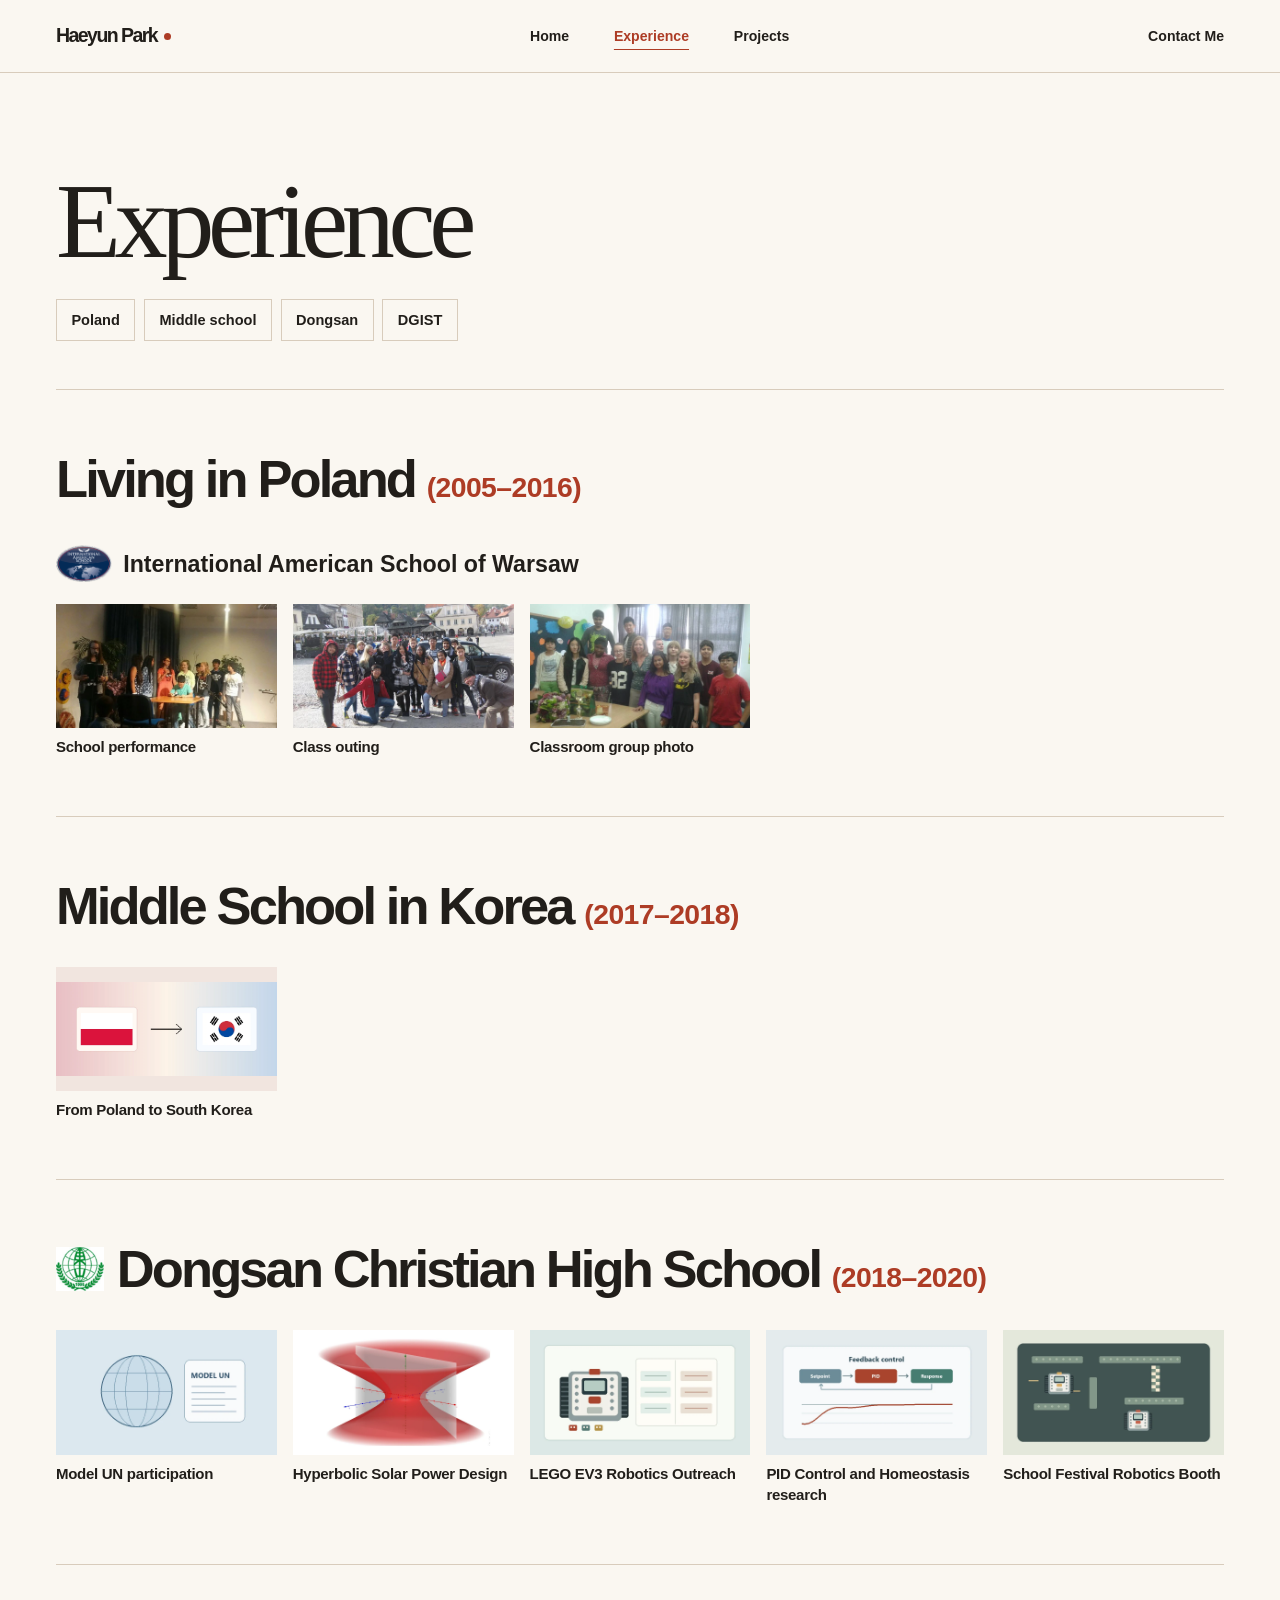
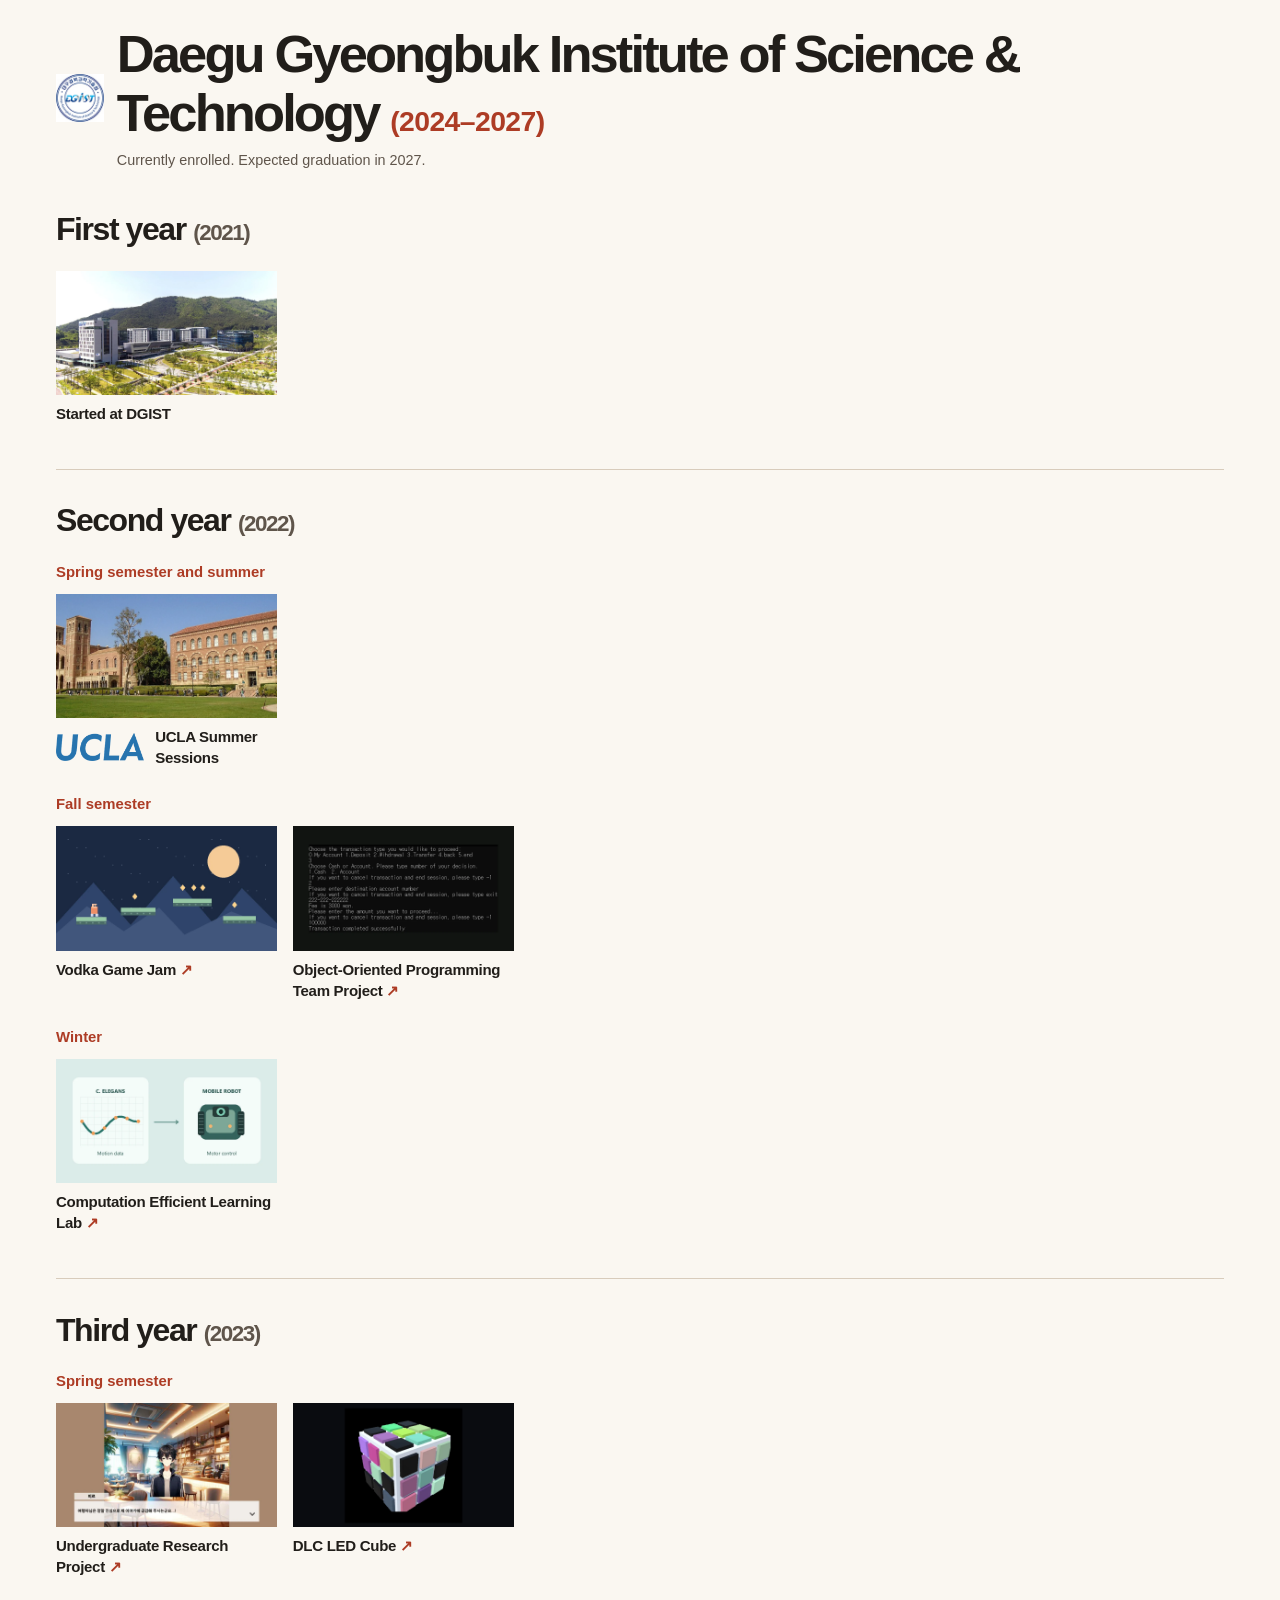
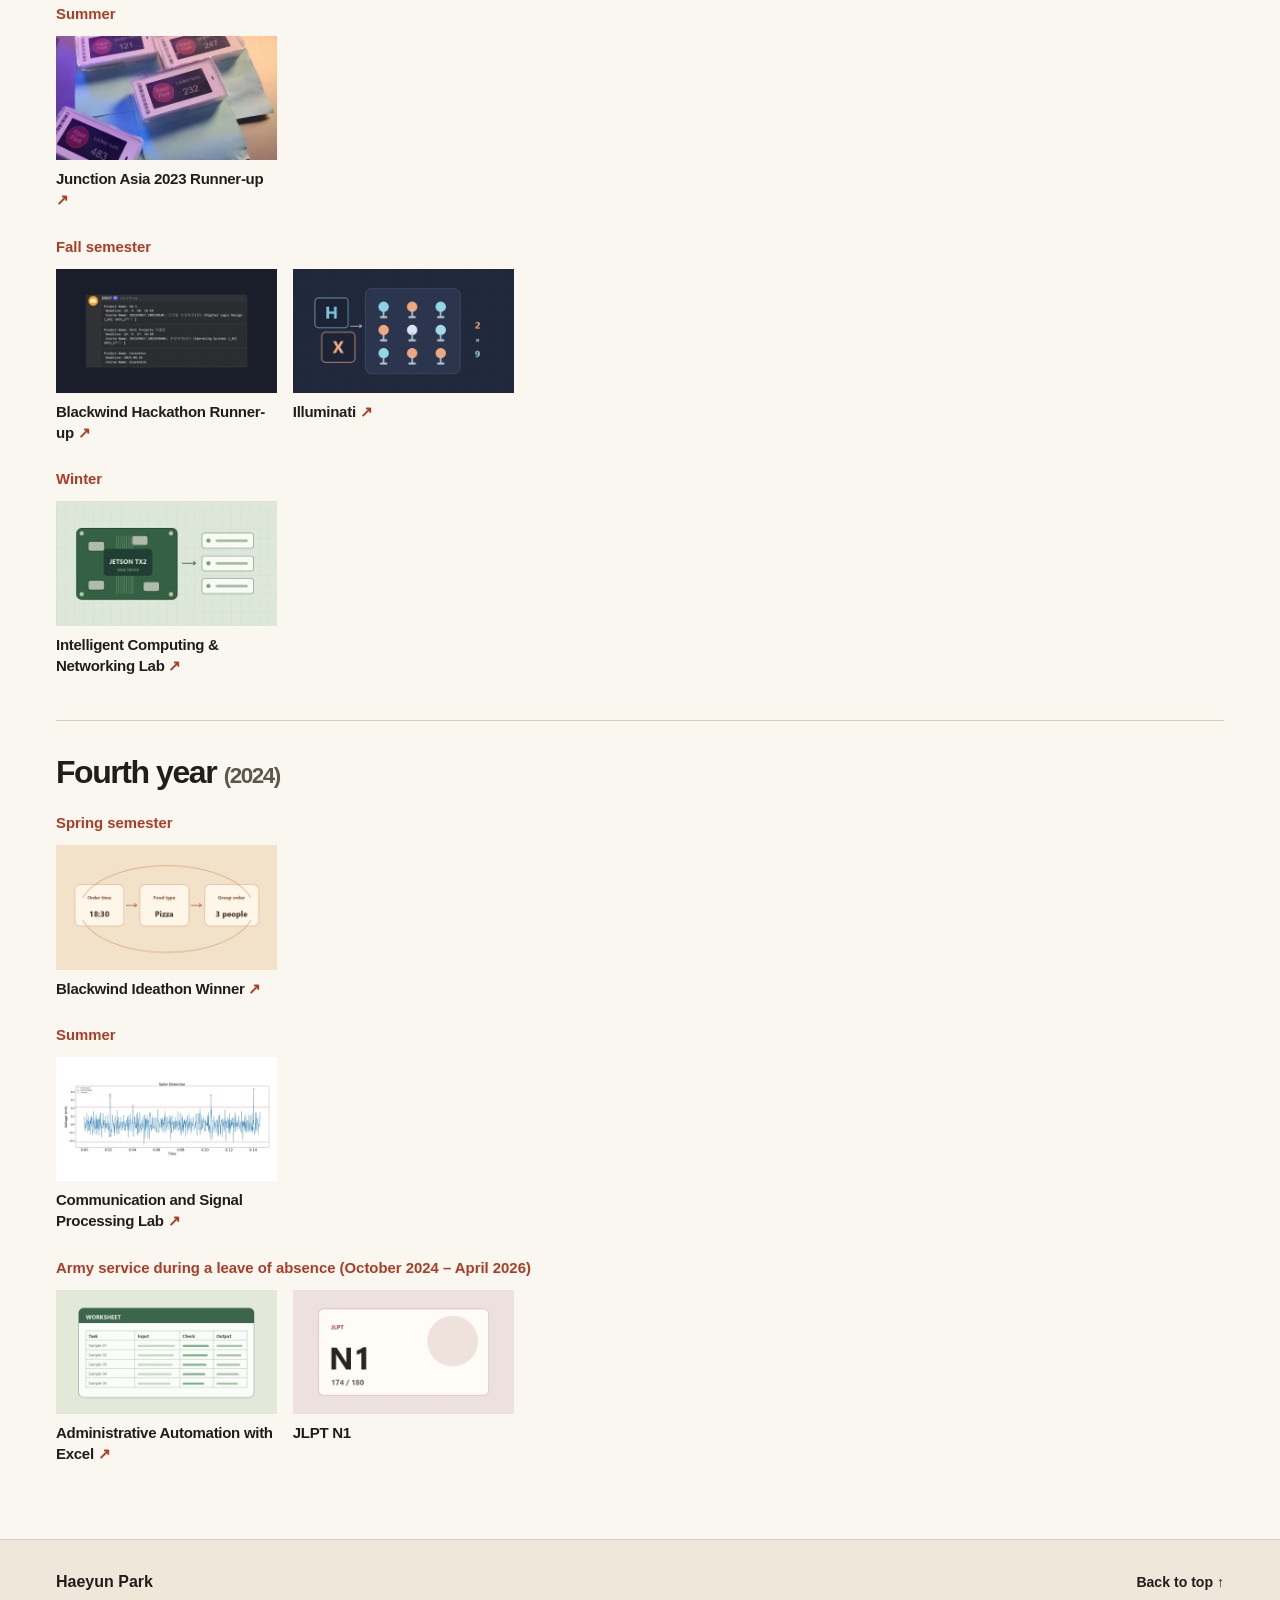
==== experience.html @ 53161d3d "Publish Haeyun Park portfolio" ====
<!doctype html>
<html lang="en">
<head>
  <meta charset="utf-8">
  <meta name="viewport" content="width=device-width, initial-scale=1">
  <meta name="description" content="Haeyun Park’s school activities, university projects, and military service">
  <meta name="theme-color" content="#faf7f1">
  <link rel="icon" href="./assets/favicon.png" type="image/png">
  <link rel="stylesheet" href="./assets/style.css?v=3">
  <link rel="stylesheet" href="./assets/experience.css?v=5">
  <title>Experience | Haeyun Park</title>
</head>
<body id="top">
  <a class="skip-link" href="#main">Skip to content</a>
  <header class="site-header">
    <div class="wrap header-inner">
      <a class="brand" href="./index.html">Haeyun Park<span aria-hidden="true"></span></a>
      <nav class="main-nav" aria-label="Main navigation">
        <a href="./index.html">Home</a>
        <a href="./experience.html" aria-current="page">Experience</a>
        <a href="./portfolio.html">Projects</a>
      </nav>
      <a class="external" href="mailto:levicorpus02@gmail.com">Contact Me</a>
    </div>
  </header>
  <main id="main" class="wrap experience">
    <div class="page-intro">
      <h1>Experience</h1>
      <nav class="year-nav" aria-label="Experience sections">
        <a href="#year-2005">Poland</a>
        <a href="#year-2017">Middle school</a>
        <a href="#year-2018">Dongsan</a>
        <a href="#year-2021">DGIST</a>
      </nav>
    </div>

    <section class="experience-chapter" id="year-2005" aria-labelledby="year-2005-title">
      <header class="chapter-heading">
        <h2 id="year-2005-title">Living in Poland <span class="chapter-period">(2005–2016)</span></h2>
      </header>

      <div class="school-heading">
        <img class="school-logo" src="./assets/experience/school-ias.webp" width="56" height="48" alt="" loading="lazy">
        <h3>International American School of Warsaw</h3>
      </div>
      <div class="activity-gallery">
        <figure class="experience-tile">
          <img src="./assets/experience/ias-performance.webp" width="960" height="720" alt="IAS students performing on stage">
          <figcaption><strong>School performance</strong></figcaption>
        </figure>
        <figure class="experience-tile">
          <img src="./assets/experience/ias-outing.webp" width="960" height="720" alt="IAS classmates posing together in a town square">
          <figcaption><strong>Class outing</strong></figcaption>
        </figure>
        <figure class="experience-tile">
          <img src="./assets/experience/ias-classmates.webp" width="960" height="720" alt="IAS classmates posing together in a classroom">
          <figcaption><strong>Classroom group photo</strong></figcaption>
        </figure>
      </div>
    </section>

    <section class="experience-chapter" id="year-2017" aria-labelledby="year-2017-title">
      <header class="chapter-heading">
        <h2 id="year-2017-title">Middle School in Korea <span class="chapter-period">(2017–2018)</span></h2>
      </header>

      <div class="activity-gallery">
        <figure class="experience-tile">
          <img class="flag-transition" src="./assets/experience/transition.webp" width="1200" height="510" alt="The Polish flag and South Korean flag connected by an arrow" loading="lazy">
          <figcaption><strong>From Poland to South Korea</strong></figcaption>
        </figure>
      </div>
    </section>

    <section class="experience-chapter" id="year-2018" aria-labelledby="year-2018-title">
      <header class="chapter-heading">
        <img class="school-logo" src="./assets/experience/school-dongsan.webp" width="48" height="48" alt="" loading="lazy">
        <h2 id="year-2018-title">Dongsan Christian High School <span class="chapter-period">(2018–2020)</span></h2>
      </header>

      <div class="activity-gallery">
        <figure class="experience-tile">
          <img src="./assets/experience/model-un.webp" width="960" height="540" alt="Illustration of a globe and Model UN briefing notes" loading="lazy">
          <figcaption><strong>Model UN participation</strong></figcaption>
        </figure>
        <figure class="experience-tile" id="year-2019">
          <img src="./assets/experience/optics.webp" width="960" height="540" alt="A 3D model of the hyperbolic reflector from the school research report" loading="lazy">
          <figcaption><strong>Hyperbolic Solar Power Design</strong></figcaption>
        </figure>
        <figure class="experience-tile">
          <img src="./assets/experience/robotics-outreach.webp" width="960" height="540" alt="Illustration of an educational robot and a building guide" loading="lazy">
          <figcaption><strong>LEGO EV3 Robotics Outreach</strong></figcaption>
        </figure>
        <figure class="experience-tile">
          <img src="./assets/experience/pid-homeostasis.webp" width="960" height="540" alt="Illustrative PID feedback loop and response curve" loading="lazy">
          <figcaption><strong>PID Control and Homeostasis research</strong></figcaption>
        </figure>
        <figure class="experience-tile">
          <img src="./assets/experience/robotics-festival.webp" width="960" height="540" alt="Illustration of two robots navigating a school festival game course" loading="lazy">
          <figcaption><strong>School Festival Robotics Booth</strong></figcaption>
        </figure>
      </div>
    </section>

    <section class="experience-chapter" id="year-2021" aria-labelledby="year-2021-title">
      <header class="chapter-heading">
        <img class="school-logo" src="./assets/experience/school-dgist.webp" width="48" height="48" alt="" loading="lazy">
        <div class="chapter-heading-text">
          <h2 id="year-2021-title">Daegu Gyeongbuk Institute of Science &amp; Technology <span class="chapter-period">(2024–2027)</span></h2>
          <p class="chapter-status">Currently enrolled. Expected graduation in 2027.</p>
        </div>
      </header>

      <section class="study-year">
        <h3>First year <span>(2021)</span></h3>
        <div class="activity-gallery">
          <figure class="experience-tile">
            <img src="./assets/experience/dgist.webp" width="960" height="540" alt="DGIST academic buildings at the Daegu campus" loading="lazy">
            <figcaption>
              <strong>Started at DGIST</strong>
            </figcaption>
          </figure>
        </div>
      </section>

      <section class="study-year" id="year-2022">
        <h3>Second year <span>(2022)</span></h3>
        <section class="term">
          <h4>Spring semester and summer</h4>
          <div class="activity-gallery">
          <figure class="experience-tile">
            <img src="./assets/experience/ucla.webp" width="960" height="540" alt="Royce Hall and Haines Hall on the UCLA campus" loading="lazy">
            <figcaption>
              <strong class="school-title"><img class="school-logo" src="./assets/experience/school-ucla.webp" width="88" height="35" alt="" loading="lazy">UCLA Summer Sessions</strong>
            </figcaption>
          </figure>
        </div>
        </section>
        <section class="term">
          <h4>Fall semester</h4>
          <div class="activity-gallery">
          <figure class="experience-tile">
            <img src="./assets/projects/gamejam.webp" width="960" height="540" alt="Illustration of a platform game" loading="lazy">
            <figcaption>
              <strong><a class="experience-project-link" href="./portfolio.html#gamejam">Vodka Game Jam <span aria-hidden="true">↗</span></a></strong>
            </figcaption>
          </figure>
          <figure class="experience-tile">
            <img src="./assets/experience/oop.webp" width="960" height="540" alt="ATM simulator console showing a completed transfer" loading="lazy">
            <figcaption>
              <strong><a class="experience-project-link" href="./portfolio.html#atm">Object-Oriented Programming Team Project <span aria-hidden="true">↗</span></a></strong>
            </figcaption>
          </figure>
        </div>
        </section>
        <section class="term">
          <h4>Winter</h4>
          <div class="activity-gallery">
          <figure class="experience-tile">
            <img src="./assets/projects/robot.webp" width="960" height="540" alt="Diagram of worm motion data translated into motor control" loading="lazy">
            <figcaption>
              <strong><a class="experience-project-link" href="./portfolio.html#robot">Computation Efficient Learning Lab <span aria-hidden="true">↗</span></a></strong>
            </figcaption>
          </figure>
        </div>
        </section>
      </section>

      <section class="study-year" id="year-2023">
        <h3>Third year <span>(2023)</span></h3>
        <section class="term">
          <h4>Spring semester</h4>
          <div class="activity-gallery">
          <figure class="experience-tile">
            <img src="./assets/projects/emotion.webp" width="960" height="540" alt="Original Unity game screen with a character in a café" loading="lazy">
            <figcaption>
              <strong><a class="experience-project-link" href="./portfolio.html#emotion">Undergraduate Research Project <span aria-hidden="true">↗</span></a></strong>
            </figcaption>
          </figure>
          <figure class="experience-tile">
            <img src="./assets/projects/led.webp" width="960" height="540" alt="Project render of the DLC LED Cube" loading="lazy">
            <figcaption>
              <strong><a class="experience-project-link" href="./portfolio.html#led">DLC LED Cube <span aria-hidden="true">↗</span></a></strong>
            </figcaption>
          </figure>
        </div>
        </section>
        <section class="term">
          <h4>Summer</h4>
          <div class="activity-gallery">
          <figure class="experience-tile">
            <img src="./assets/projects/junction.webp" width="960" height="540" alt="Water park smart-key prototypes displaying locker numbers" loading="lazy">
            <figcaption>
              <strong><a class="experience-project-link" href="./portfolio.html#junction">Junction Asia 2023 Runner-up <span aria-hidden="true">↗</span></a></strong>
            </figcaption>
          </figure>
        </div>
        </section>
        <section class="term">
          <h4>Fall semester</h4>
          <div class="activity-gallery">
          <figure class="experience-tile">
            <img src="./assets/projects/campus.webp" width="960" height="540" alt="Discord assistant displaying an assignment list" loading="lazy">
            <figcaption>
              <strong><a class="experience-project-link" href="./portfolio.html#campus">Blackwind Hackathon Runner-up <span aria-hidden="true">↗</span></a></strong>
            </figcaption>
          </figure>
          <figure class="experience-tile">
            <img src="./assets/projects/illuminati.webp" width="960" height="540" alt="Illustration of quantum gate cards and streetlights" loading="lazy">
            <figcaption>
              <strong><a class="experience-project-link" href="./portfolio.html#illuminati">Illuminati <span aria-hidden="true">↗</span></a></strong>
            </figcaption>
          </figure>
        </div>
        </section>
        <section class="term">
          <h4>Winter</h4>
          <div class="activity-gallery">
          <figure class="experience-tile">
            <img src="./assets/projects/jetson.webp" width="960" height="540" alt="Illustration of a Jetson TX2 and an edge computing environment" loading="lazy">
            <figcaption>
              <strong><a class="experience-project-link" href="./portfolio.html#jetson">Intelligent Computing &amp; Networking Lab <span aria-hidden="true">↗</span></a></strong>
            </figcaption>
          </figure>
        </div>
        </section>
      </section>

      <section class="study-year" id="year-2024">
        <h3>Fourth year <span>(2024)</span></h3>
        <section class="term">
          <h4>Spring semester</h4>
          <div class="activity-gallery">
          <figure class="experience-tile">
            <img src="./assets/projects/delivery.webp" width="960" height="540" alt="Illustration of shared food orders matched by time and food type" loading="lazy">
            <figcaption>
              <strong><a class="experience-project-link" href="./portfolio.html#delivery">Blackwind Ideathon Winner <span aria-hidden="true">↗</span></a></strong>
            </figcaption>
          </figure>
        </div>
        </section>
        <section class="term">
          <h4>Summer</h4>
          <div class="activity-gallery">
          <figure class="experience-tile">
            <img src="./assets/experience/spike.webp" width="960" height="540" alt="Graph from the internship presentation showing spike detection" loading="lazy">
            <figcaption>
              <strong><a class="experience-project-link" href="./portfolio.html#spike">Communication and Signal Processing Lab <span aria-hidden="true">↗</span></a></strong>
            </figcaption>
          </figure>
        </div>
        </section>
        <section class="term" id="military" aria-labelledby="military-title">
          <h4 id="military-title">Army service during a leave of absence (<time datetime="2024-10">October 2024</time> – <time datetime="2026-04">April 2026</time>)</h4>
          <div class="activity-gallery">
            <figure class="experience-tile">
              <img src="./assets/projects/excel.webp" width="960" height="540" alt="Illustrative Excel worksheet with sample data" loading="lazy">
              <figcaption>
                <strong><a class="experience-project-link" href="./portfolio.html#excel">Administrative Automation with Excel <span aria-hidden="true">↗</span></a></strong>
              </figcaption>
            </figure>
            <figure class="experience-tile" id="year-2025">
              <img src="./assets/experience/jlpt.webp" width="960" height="540" alt="Graphic showing JLPT N1 and a score of 174 out of 180" loading="lazy">
              <figcaption>
                <strong>JLPT N1</strong>
              </figcaption>
            </figure>
          </div>
        </section>
      </section>
    </section>
  </main>
  <footer class="site-footer">
    <div class="wrap footer-inner">
      <span>Haeyun Park</span>
      <a href="#top">Back to top <span aria-hidden="true">↑</span></a>
    </div>
  </footer>
</body>
</html>
---- assets/style.css ----
:root {
  color-scheme: light;
  --paper: #faf7f1;
  --text: #211e1a;
  --muted: #5f554b;
  --quiet: #e9dfd0;
  --line: #d8ccbc;
  --accent: #ad3c25;
  --accent-hover: #8c2d1b;
  --card: #fffdfa;
  --look: "Bahnschrift", "Arial", sans-serif;
  --serif: Georgia, "Times New Roman", serif;
  font-family: "Pretendard", "Apple SD Gothic Neo", "Malgun Gothic", sans-serif;
  line-height: 1.6;
  color: var(--text);
  background: var(--paper);
  word-break: keep-all;
  overflow-wrap: break-word;
}

*, *::before, *::after { box-sizing: border-box; }
body { margin: 0; }
img { display: block; max-width: 100%; }
figure, h1, h2, h3, p, dl, dd { margin: 0; }
a { color: inherit; text-underline-offset: .24em; }
a:hover { color: var(--accent); }
button { font: inherit; }
:focus-visible { outline: 3px solid var(--accent); outline-offset: 5px; }
html { scroll-padding-top: 6rem; }
.wrap { width: min(1170px, 100% - 112px); margin-inline: auto; }
.skip-link {
  position: fixed;
  z-index: 10;
  top: .5rem;
  left: .5rem;
  padding: .75rem 1rem;
  background: var(--card);
  transform: translateY(-150%);
}
.skip-link:focus { transform: none; }

.site-header {
  position: sticky;
  z-index: 2;
  top: 0;
  border-bottom: 1px solid var(--line);
  background: var(--paper);
}
.header-inner, .footer-inner {
  display: flex;
  align-items: center;
  justify-content: space-between;
  min-height: 72px;
  gap: 1.5rem;
}
.brand {
  display: inline-flex;
  align-items: center;
  gap: .45rem;
  font-size: 1.22rem;
  font-weight: 800;
  letter-spacing: -.08em;
  text-decoration: none;
  white-space: nowrap;
}
.brand span {
  display: inline-block;
  background: var(--accent);
  border-radius: 50%;
  width: 7px;
  height: 7px;
}
.main-nav { display: flex; align-items: center; gap: clamp(1rem, 4vw, 2.8rem); }
.main-nav a, .external, .footer-inner a { font-weight: 700; font-size: .88rem; text-decoration: none; }
.main-nav a { display: inline-flex; align-items: center; min-height: 42px; }
.main-nav [aria-current="page"] { color: var(--accent); text-decoration: underline; text-underline-offset: .55em; }
.external { font-family: var(--look); white-space: nowrap; }
.external span { color: var(--accent); margin-left: .3rem; }

.hero {
  border-bottom: 1px solid #dbbfae;
  background:
    radial-gradient(ellipse at 73% 86%, #edc9b3, transparent 54%),
    #f3e5d7;
}
.hero-inner {
  display: grid;
  grid-template-columns: minmax(0, 1.13fr) minmax(0, .87fr);
  align-items: center;
  gap: clamp(2rem, 6vw, 5.5rem);
  min-height: min(650px, calc(100svh - 72px));
  padding-block: clamp(3rem, 7.5vw, 6.5rem);
}
.hero h1 {
  font: 400 clamp(3.3rem, 6.4vw, 6.35rem)/.98 var(--serif);
  letter-spacing: -.055em;
}
.hero-lead {
  max-width: 25ch;
  margin-top: 1.45rem;
  color: #4f4035;
  font: 450 clamp(1.2rem, 2.2vw, 1.74rem)/1.38 var(--look);
  letter-spacing: -.024em;
}
.hero-copy .button { margin-top: 2rem; }
.button {
  display: inline-flex;
  gap: 1rem;
  align-items: center;
  justify-content: space-between;
  min-height: 50px;
  padding: .72rem 1.05rem;
  color: #fff;
  background: var(--accent);
  font-weight: 700;
  text-decoration: none;
}
.button:hover { color: #fff; background: var(--accent-hover); }
.hero-image {
  justify-self: end;
  width: min(100%, 28rem);
  padding: clamp(.38rem, .9vw, .65rem);
  border: 1px solid #b97861;
  border-radius: 50%;
  background: #fff3e8;
}
.hero-image img {
  width: 100%;
  height: auto;
  aspect-ratio: 1;
  object-fit: cover;
  object-position: 50% 26%;
  border-radius: 50%;
}

.section { padding-block: clamp(2.5rem, 5.5vw, 5rem); border-top: 1px solid var(--line); }
.section-head { margin-bottom: 2rem; }
.section-head h2 {
  font-size: clamp(1.9rem, 4vw, 3.2rem);
  line-height: 1.16;
  letter-spacing: -.075em;
}
.profile-section { padding-block: clamp(2.5rem, 6.4vw, 6rem); background: #f0e7da; }
.profile-panel {
  max-width: 920px;
  padding: clamp(1.5rem, 5.7vw, 4.5rem);
  background: var(--card);
  border: 1px solid var(--line);
}
.profile-panel > h2 { color: var(--accent); font-size: .9rem; text-align: center; }
.profile-lead {
  max-width: 36ch;
  margin: .85rem auto 0;
  text-align: center;
  font: 400 clamp(1.65rem, 3.5vw, 2.85rem)/1.21 var(--serif);
  letter-spacing: -.033em;
}
.profile-skills { border-top: 1px solid var(--line); margin-top: 2.65rem; padding-top: 1.55rem; }
.profile-skills h3 { margin-bottom: 1.2rem; font-size: 1.1rem; letter-spacing: -.035em; }
.skill-breakdown { display: grid; grid-template-columns: repeat(2, minmax(0, 1fr)); gap: 1.35rem 2rem; }
.skill-meter label { font-size: .92rem; font-weight: 700; }
.skill-meter meter {
  appearance: none;
  display: block;
  width: 100%;
  height: 7px;
  margin-top: .47rem;
  border: 0;
  border-radius: 999px;
  background: var(--quiet);
}
.skill-meter meter::-webkit-meter-bar {
  height: 7px;
  border: 0;
  border-radius: 999px;
  background: var(--quiet);
}
.skill-meter meter::-webkit-meter-optimum-value { border-radius: 999px; background: var(--accent); }
.skill-meter meter::-moz-meter-bar { border-radius: 999px; background: var(--accent); }
.language {
  display: flex;
  flex-wrap: wrap;
  gap: .3rem 1.2rem;
  margin-top: 1.35rem;
  font-size: .84rem;
  color: var(--muted);
}
.language div { display: flex; gap: .4rem; align-items: baseline; }
.language dt { font-weight: 700; color: var(--text); }
.page-intro {
  padding-block: clamp(2.8rem, 7.5vw, 6.25rem) clamp(1.7rem, 3.8vw, 3rem);
}
.page-intro h1 {
  font: 400 clamp(3.15rem, 8.3vw, 7.4rem)/.98 var(--serif);
  letter-spacing: -.06em;
}
.year-nav { display: flex; flex-wrap: wrap; gap: .55rem; margin-top: 1.6rem; }
.year-nav a {
  display: inline-flex;
  align-items: center;
  min-height: 42px;
  padding: .4rem .9rem;
  border: 1px solid var(--line);
  text-decoration: none;
  font: 650 .91rem var(--look);
}
.year-nav a:hover { border-color: var(--accent); background: var(--card); }
.year {
  display: grid;
  grid-template-columns: minmax(7rem, 12%) minmax(0, 1fr);
  gap: clamp(1rem, 3vw, 2.75rem);
  border-top: 1px solid var(--line);
  padding-block: 2rem 3.3rem;
}
.year h2 { color: var(--accent); font: 650 clamp(2rem, 4.2vw, 3.7rem)/1 var(--look); letter-spacing: -.06em; }
.projects { display: grid; grid-template-columns: repeat(2, minmax(0, 1fr)); gap: 1.5rem; }
.project { display: flex; flex-direction: column; min-width: 0; background: var(--card); border: 1px solid var(--line); scroll-margin-top: 1rem; }
.project:target { outline: 2px solid var(--accent); outline-offset: 4px; }
.project figure { position: relative; background: var(--quiet); }
.project figure img { width: 100%; height: auto; aspect-ratio: 16 / 9; object-fit: cover; }
.project figcaption {
  display: table;
  position: absolute;
  bottom: .55rem;
  left: .55rem;
  padding: .18rem .45rem;
  background: #211e1ae8;
  color: #fff;
  font-size: .7rem;
}
.project-body { display: flex; flex-direction: column; align-items: flex-start; flex: 1; padding: 1.25rem; }
.project-date { font-size: .83rem; font-weight: 700; color: var(--accent); }
.project h3 { margin-top: .43rem; font-size: 1.48rem; line-height: 1.25; letter-spacing: -.065em; }
.project-desc { margin-top: .7rem; color: var(--muted); font-size: .96rem; line-height: 1.75; }
.project-tech { margin-top: .8rem; color: var(--text); font-size: .8rem; line-height: 1.55; font-weight: 700; }
.project-link { display: inline-flex; align-items: center; margin-top: auto; padding-top: .75rem; min-height: 42px; color: var(--accent); font-size: .83rem; font-weight: 750; }
.project-link span { padding-left: .3rem; }
.projects > .project:last-child:nth-child(odd) {
  grid-column: 1 / -1;
  display: grid;
  grid-template-columns: 1fr 1fr;
}
.projects > .project:last-child:nth-child(odd) .project-body { justify-content: center; }
.site-footer { margin-top: 1rem; border-top: 1px solid var(--line); background: #efe7da; }
.footer-inner { min-height: 84px; }
.footer-inner > span { font-weight: 800; }

@media (max-width: 970px) {
  .wrap { width: min(1170px, 100% - 64px); }
}
@media (max-width: 720px) {
  .wrap { width: calc(100% - 42px); }
  .header-inner { min-height: 62px; gap: .65rem; }
  .hero-inner { grid-template-columns: 1fr; gap: 2rem; min-height: 0; }
  .hero h1 { font-size: clamp(2.9rem, 10vw, 4.75rem); }
  .hero-image { width: min(20rem, 85%); justify-self: center; }
  .profile-skills { margin-top: 2rem; }
  .year { grid-template-columns: 1fr; gap: 1.1rem; padding-block: 1.7rem 2.2rem; }
  .project-body { padding: 1rem; }
}
@media (max-width: 500px) {
  .wrap { width: calc(100% - 34px); }
  .main-nav { gap: .7rem; }
  .main-nav a { font-size: .81rem; }
  .header-inner .external { font-size: .75rem; }
  .projects { grid-template-columns: 1fr; }
  .projects > .project:last-child:nth-child(odd) { display: flex; }
  .skill-breakdown { grid-template-columns: 1fr; gap: 1.05rem; }
}

@media (max-width: 410px) {
  .header-inner {
    display: grid;
    grid-template-columns: minmax(0, 1fr) auto;
    gap: 0 .65rem;
    padding-top: .22rem;
  }
  .header-inner .brand { min-height: 32px; width: max-content; }
  .header-inner .external { grid-area: 1 / 2; justify-self: end; }
  .main-nav { grid-area: 2 / 1 / 3 / -1; gap: 1.2rem; }
  .main-nav a { min-height: 36px; }
}
---- assets/experience.css ----
.experience-chapter {
  padding-block: clamp(2.1rem, 4.6vw, 4rem);
  border-top: 1px solid var(--line);
}

.chapter-heading {
  display: flex;
  align-items: center;
  gap: .8rem;
  margin-bottom: clamp(1.3rem, 3vw, 2rem);
}

.chapter-heading h2 {
  font-size: clamp(1.65rem, 4.1vw, 3.3rem);
  line-height: 1.13;
  letter-spacing: -.055em;
}
.chapter-heading-text { min-width: 0; }
.chapter-status {
  margin-top: .45rem;
  color: var(--muted);
  font-size: .9rem;
}

.chapter-period {
  display: inline-block;
  color: var(--accent);
  font: 650 .54em/1.3 var(--look);
  letter-spacing: -.02em;
  white-space: nowrap;
}

.school-heading, .school-title {
  display: flex;
  align-items: center;
  gap: .7rem;
}

.school-heading { margin-bottom: 1rem; }
.school-heading h3 { font-size: clamp(1.05rem, 2.1vw, 1.45rem); line-height: 1.3; }
.school-logo { flex: none; object-fit: contain; }

.study-year + .study-year { margin-top: 2.8rem; padding-top: 1.6rem; border-top: 1px solid var(--line); }
.study-year h3 { margin-bottom: .95rem; font-size: clamp(1.25rem, 2.9vw, 2rem); letter-spacing: -.045em; }
.study-year h3 span { color: var(--muted); font-size: .7em; white-space: nowrap; }
.term + .term { margin-top: 1.65rem; }
.term h4 { margin: 0 0 .7rem; font: 650 .93rem/1.4 var(--look); color: var(--accent); }

.activity-gallery {
  display: grid;
  grid-template-columns: repeat(auto-fill, minmax(min(100%, 12rem), 1fr));
  gap: 1.15rem 1rem;
}
.experience-tile { position: relative; min-width: 0; }
.experience-tile > img {
  width: 100%;
  height: auto;
  aspect-ratio: 16 / 9;
  object-fit: cover;
  background: var(--quiet);
}
.experience-tile > .flag-transition { object-fit: contain; background: #f1e5df; }
.experience-tile figcaption { margin-top: .5rem; font-size: .94rem; letter-spacing: -.02em; line-height: 1.4; }
.experience-tile figcaption strong span { color: var(--accent); }
.experience-project-link { text-decoration: none; }
.experience-project-link:hover { text-decoration: underline; }
.experience-project-link::after { content: ""; position: absolute; inset: 0; }

@media (max-width: 600px) {
  .experience .year-nav { gap: .38rem; }
  .experience .year-nav a { min-height: 36px; padding-inline: .6rem; font-size: .85rem; }
  .activity-gallery { grid-template-columns: repeat(2, minmax(0, 1fr)); gap: .95rem .65rem; }
  .experience-tile figcaption { font-size: .86rem; }
  .experience-tile .school-title { flex-wrap: wrap; gap: .25rem .5rem; }
}

@media (max-width: 420px) {
  .chapter-heading > .school-logo { width: 38px; height: 38px; }
}
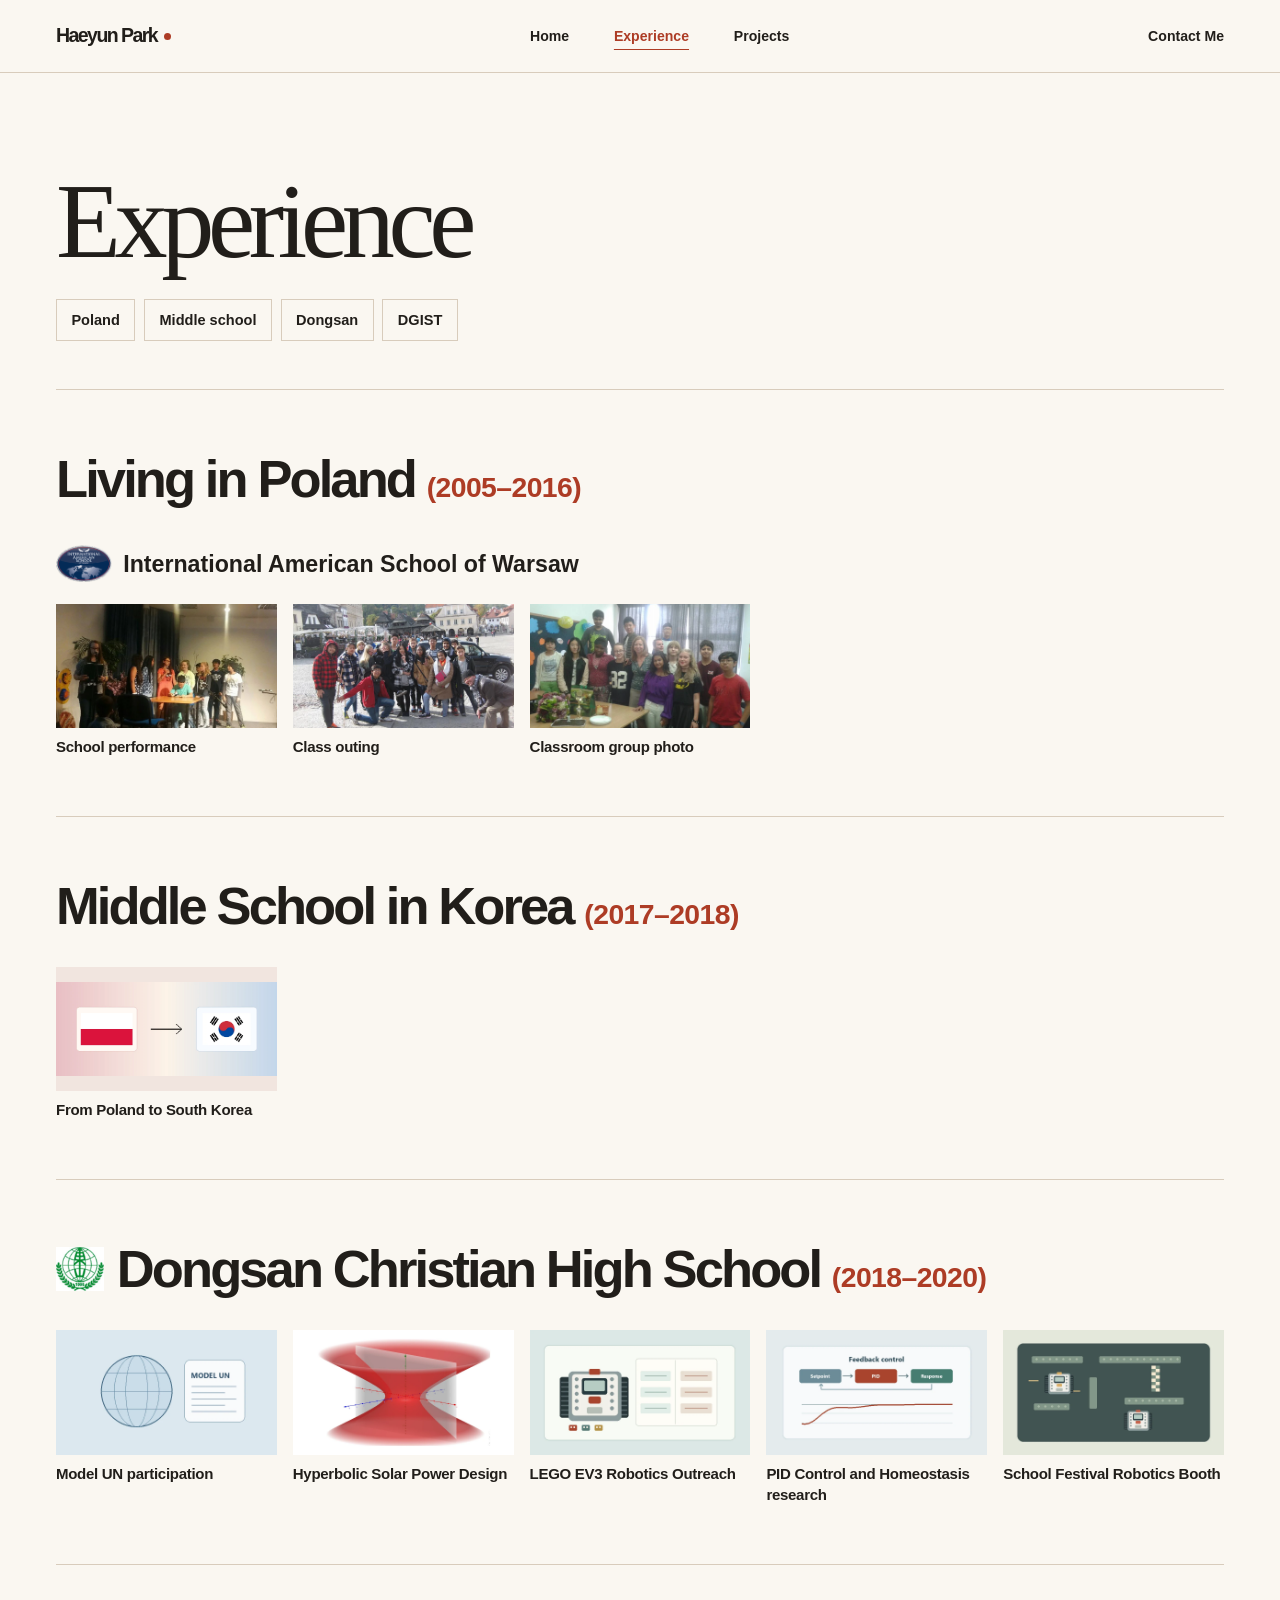
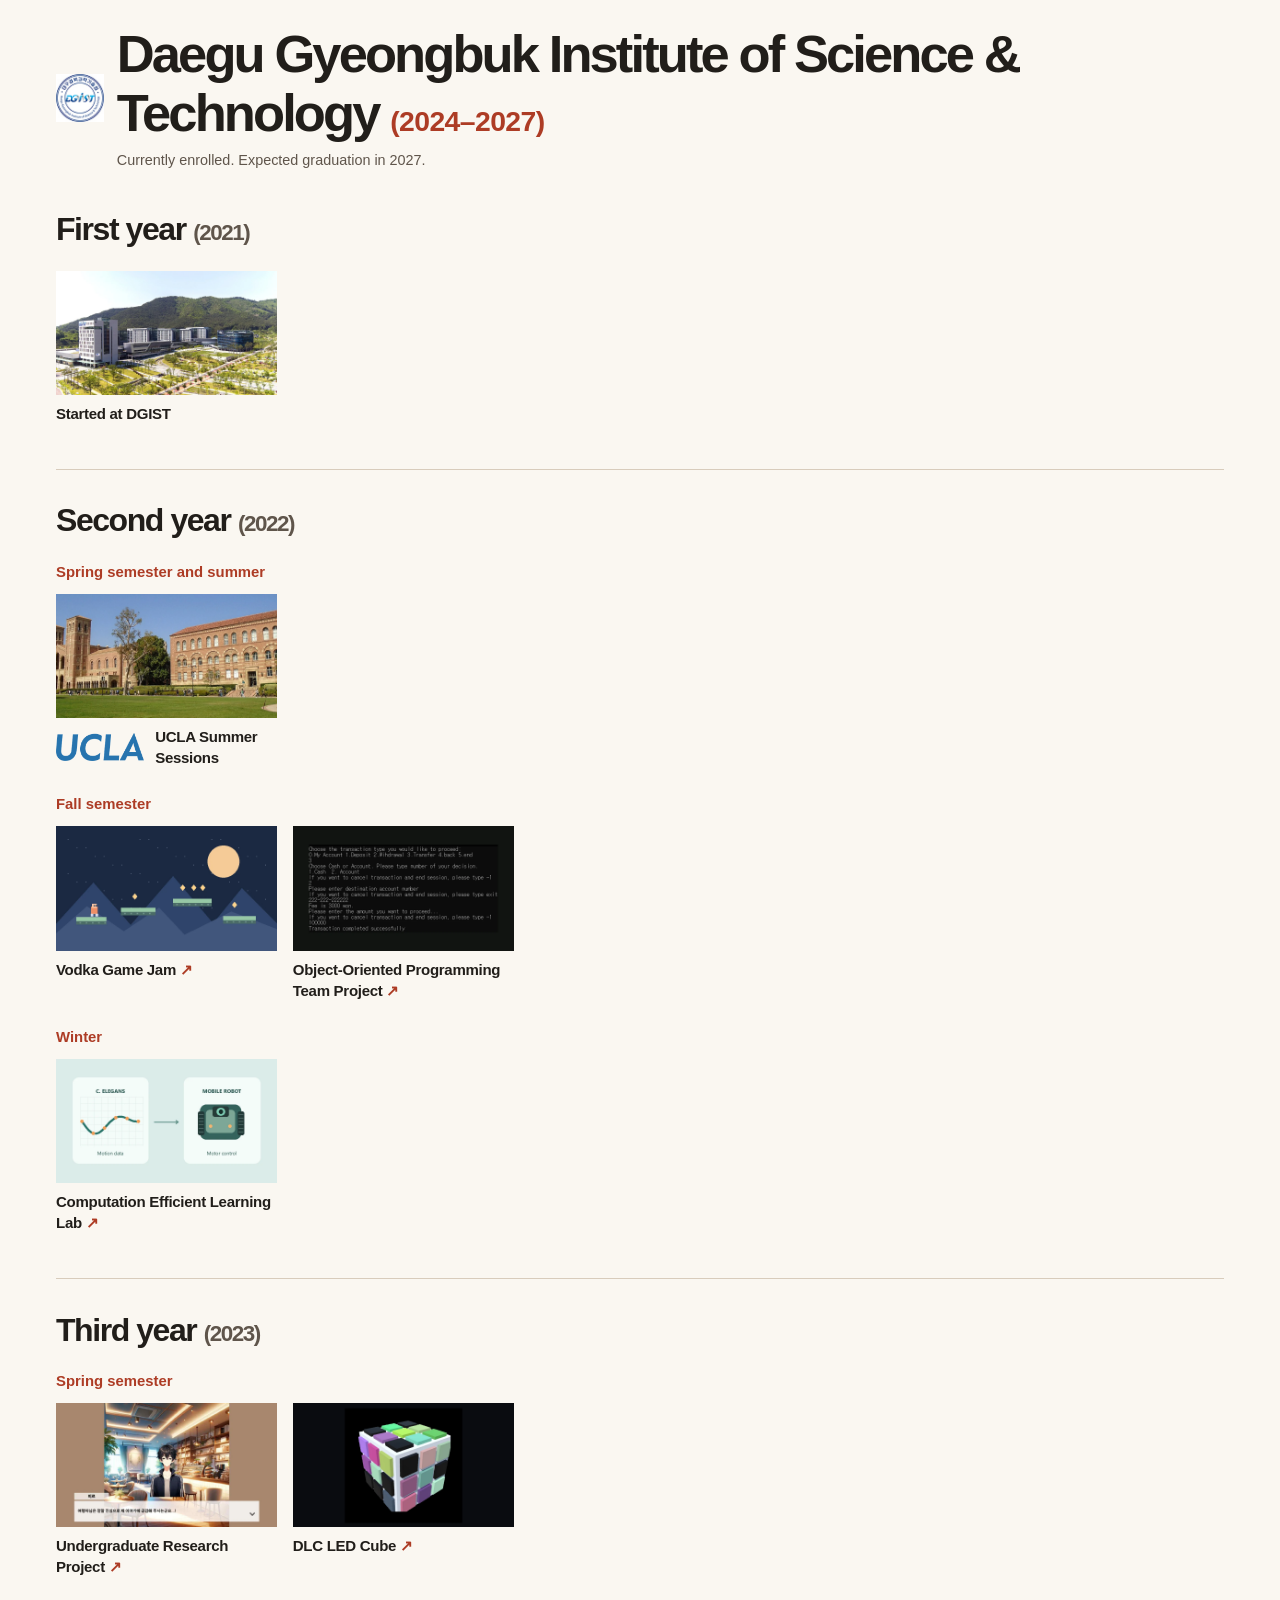
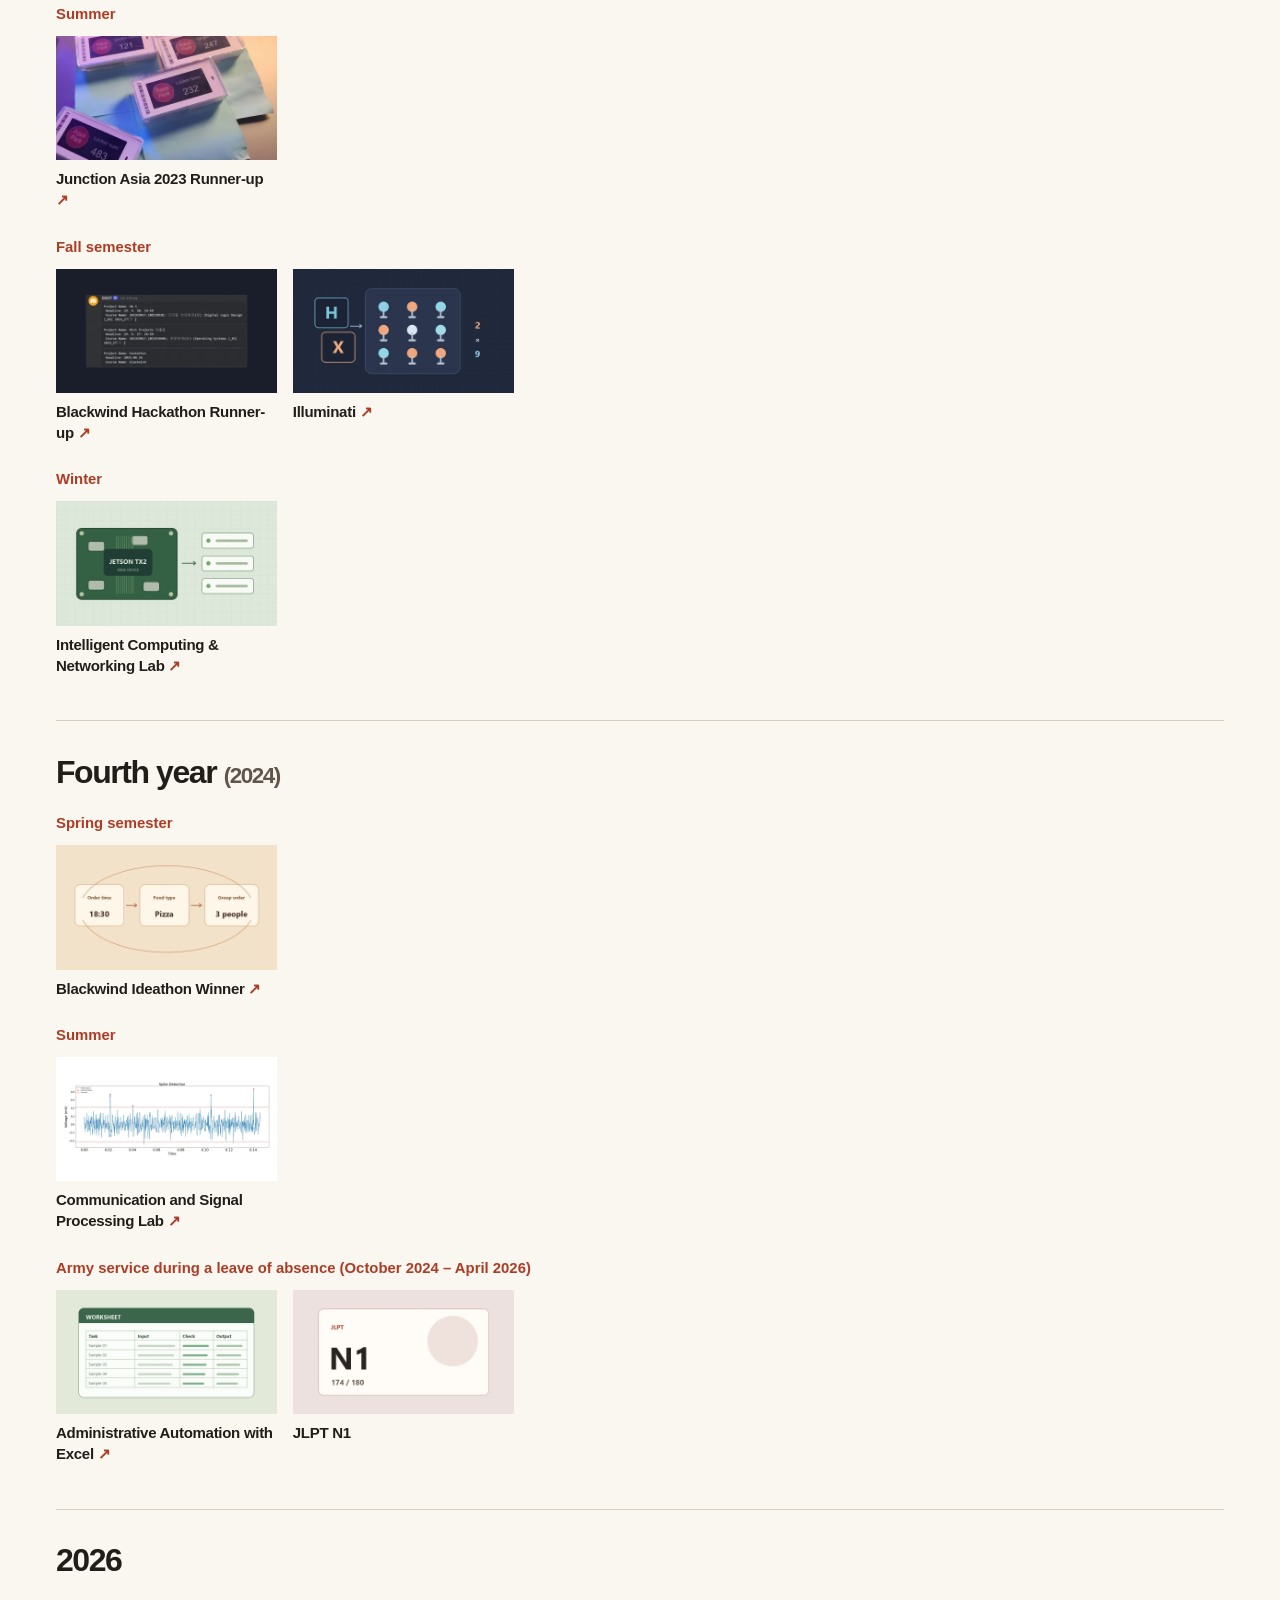
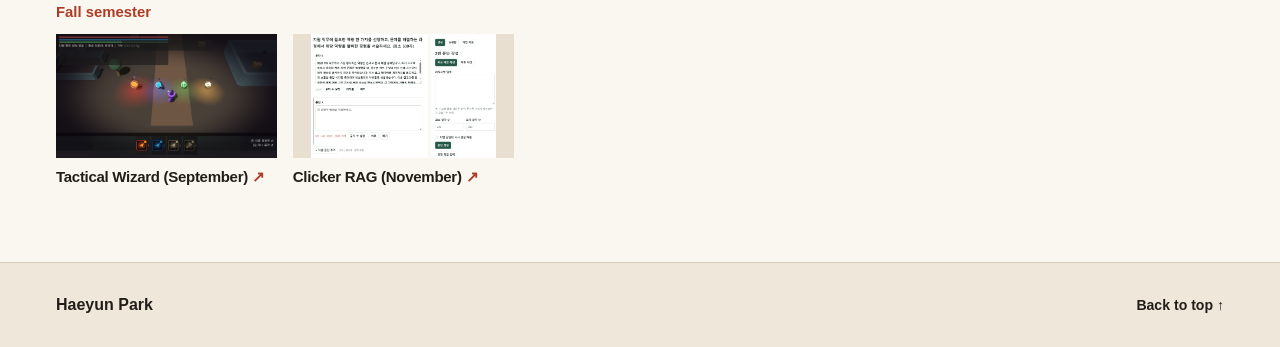
==== commit b29eac82: "Add Tactical Wizard and Clicker RAG projects" ====
--- a/experience.html
+++ b/experience.html
@@ -6,7 +6,7 @@
   <meta name="description" content="Haeyun Park’s school activities, university projects, and military service">
   <meta name="theme-color" content="#faf7f1">
   <link rel="icon" href="./assets/favicon.png" type="image/png">
-  <link rel="stylesheet" href="./assets/style.css?v=3">
+  <link rel="stylesheet" href="./assets/style.css?v=5">
   <link rel="stylesheet" href="./assets/experience.css?v=5">
   <title>Experience | Haeyun Park</title>
 </head>
@@ -268,6 +268,27 @@
           </div>
         </section>
       </section>
+
+      <section class="study-year" id="year-2026" aria-labelledby="study-2026-title">
+        <h3 id="study-2026-title">2026</h3>
+        <section class="term" aria-labelledby="fall-2026-title">
+          <h4 id="fall-2026-title">Fall semester</h4>
+          <div class="activity-gallery">
+            <figure class="experience-tile">
+              <img src="./assets/projects/tactical-wizard.png" width="1280" height="720" alt="A wizard aiming a spell in Tactical Wizard" loading="lazy">
+              <figcaption>
+                <strong><a class="experience-project-link" href="./portfolio.html#tactical-wizard">Tactical Wizard (<time datetime="2026-09">September</time>) <span aria-hidden="true">↗</span></a></strong>
+              </figcaption>
+            </figure>
+            <figure class="experience-tile">
+              <img class="clicker-screenshot" src="./assets/projects/clicker-rag.png" width="1255" height="842" alt="Clicker RAG’s paragraph editor and generation controls" loading="lazy">
+              <figcaption>
+                <strong><a class="experience-project-link" href="./portfolio.html#clicker-rag">Clicker RAG (<time datetime="2026-11">November</time>) <span aria-hidden="true">↗</span></a></strong>
+              </figcaption>
+            </figure>
+          </div>
+        </section>
+      </section>
     </section>
   </main>
   <footer class="site-footer">
--- a/assets/style.css
+++ b/assets/style.css
@@ -186,6 +186,7 @@
   color: var(--muted);
 }
 .language div { display: flex; gap: .4rem; align-items: baseline; }
+.language .language-study { flex-basis: 100%; }
 .language dt { font-weight: 700; color: var(--text); }
 .page-intro {
   padding-block: clamp(2.8rem, 7.5vw, 6.25rem) clamp(1.7rem, 3.8vw, 3rem);
@@ -218,6 +219,7 @@
 .project:target { outline: 2px solid var(--accent); outline-offset: 4px; }
 .project figure { position: relative; background: var(--quiet); }
 .project figure img { width: 100%; height: auto; aspect-ratio: 16 / 9; object-fit: cover; }
+.project figure img.clicker-screenshot, .experience-tile > img.clicker-screenshot { object-fit: contain; }
 .project figcaption {
   display: table;
   position: absolute;
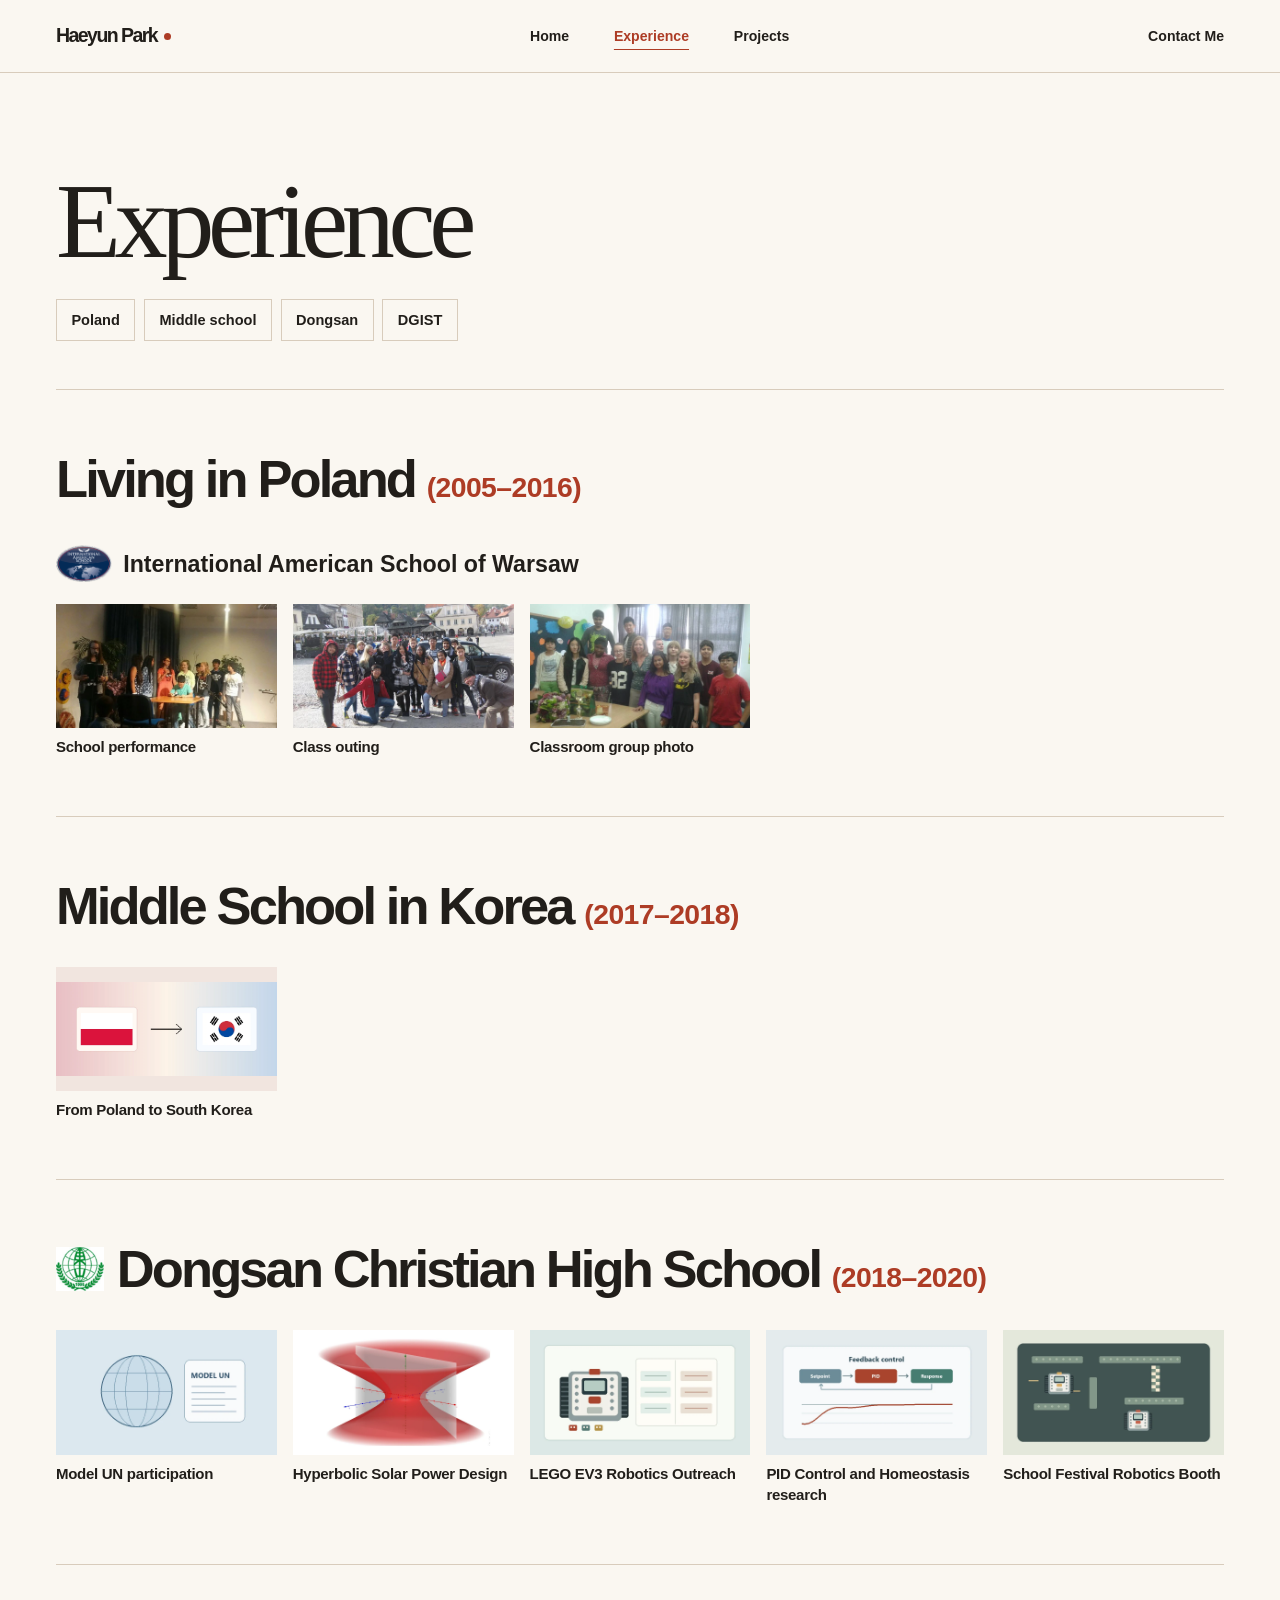
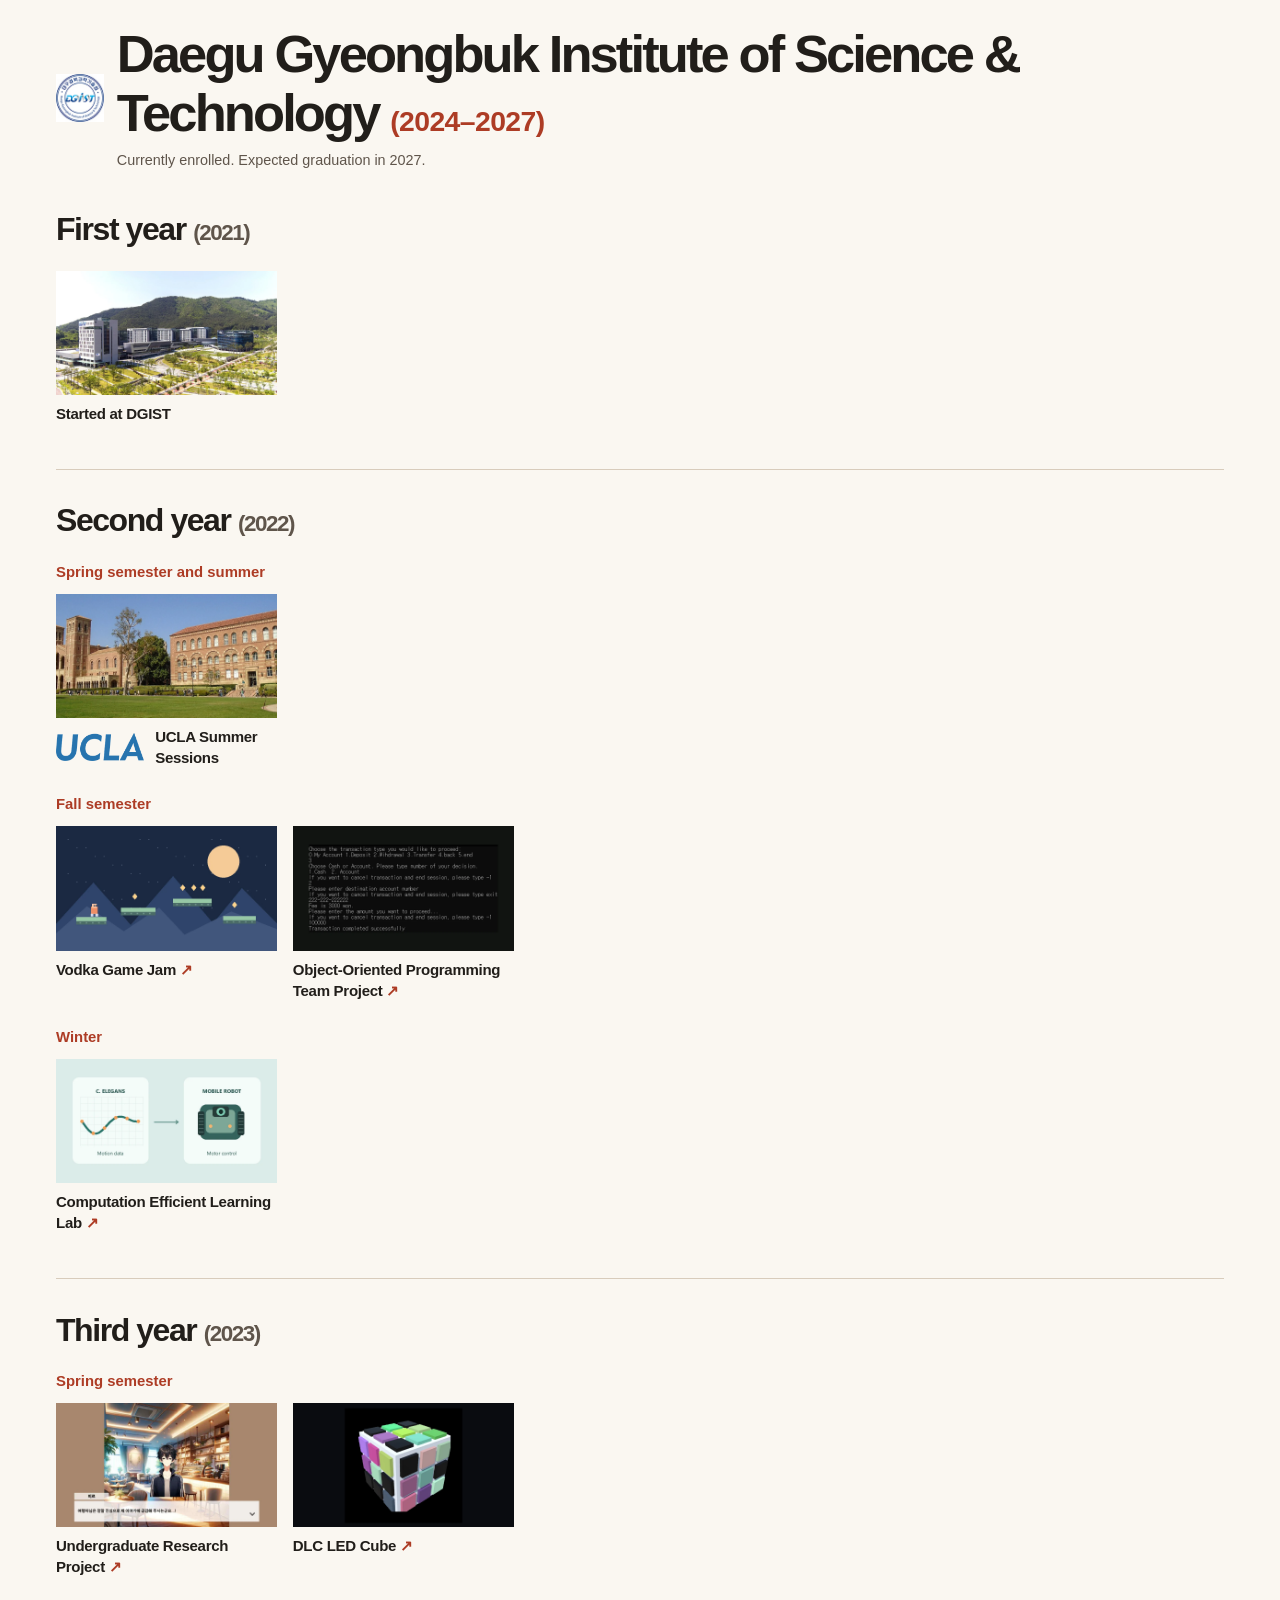
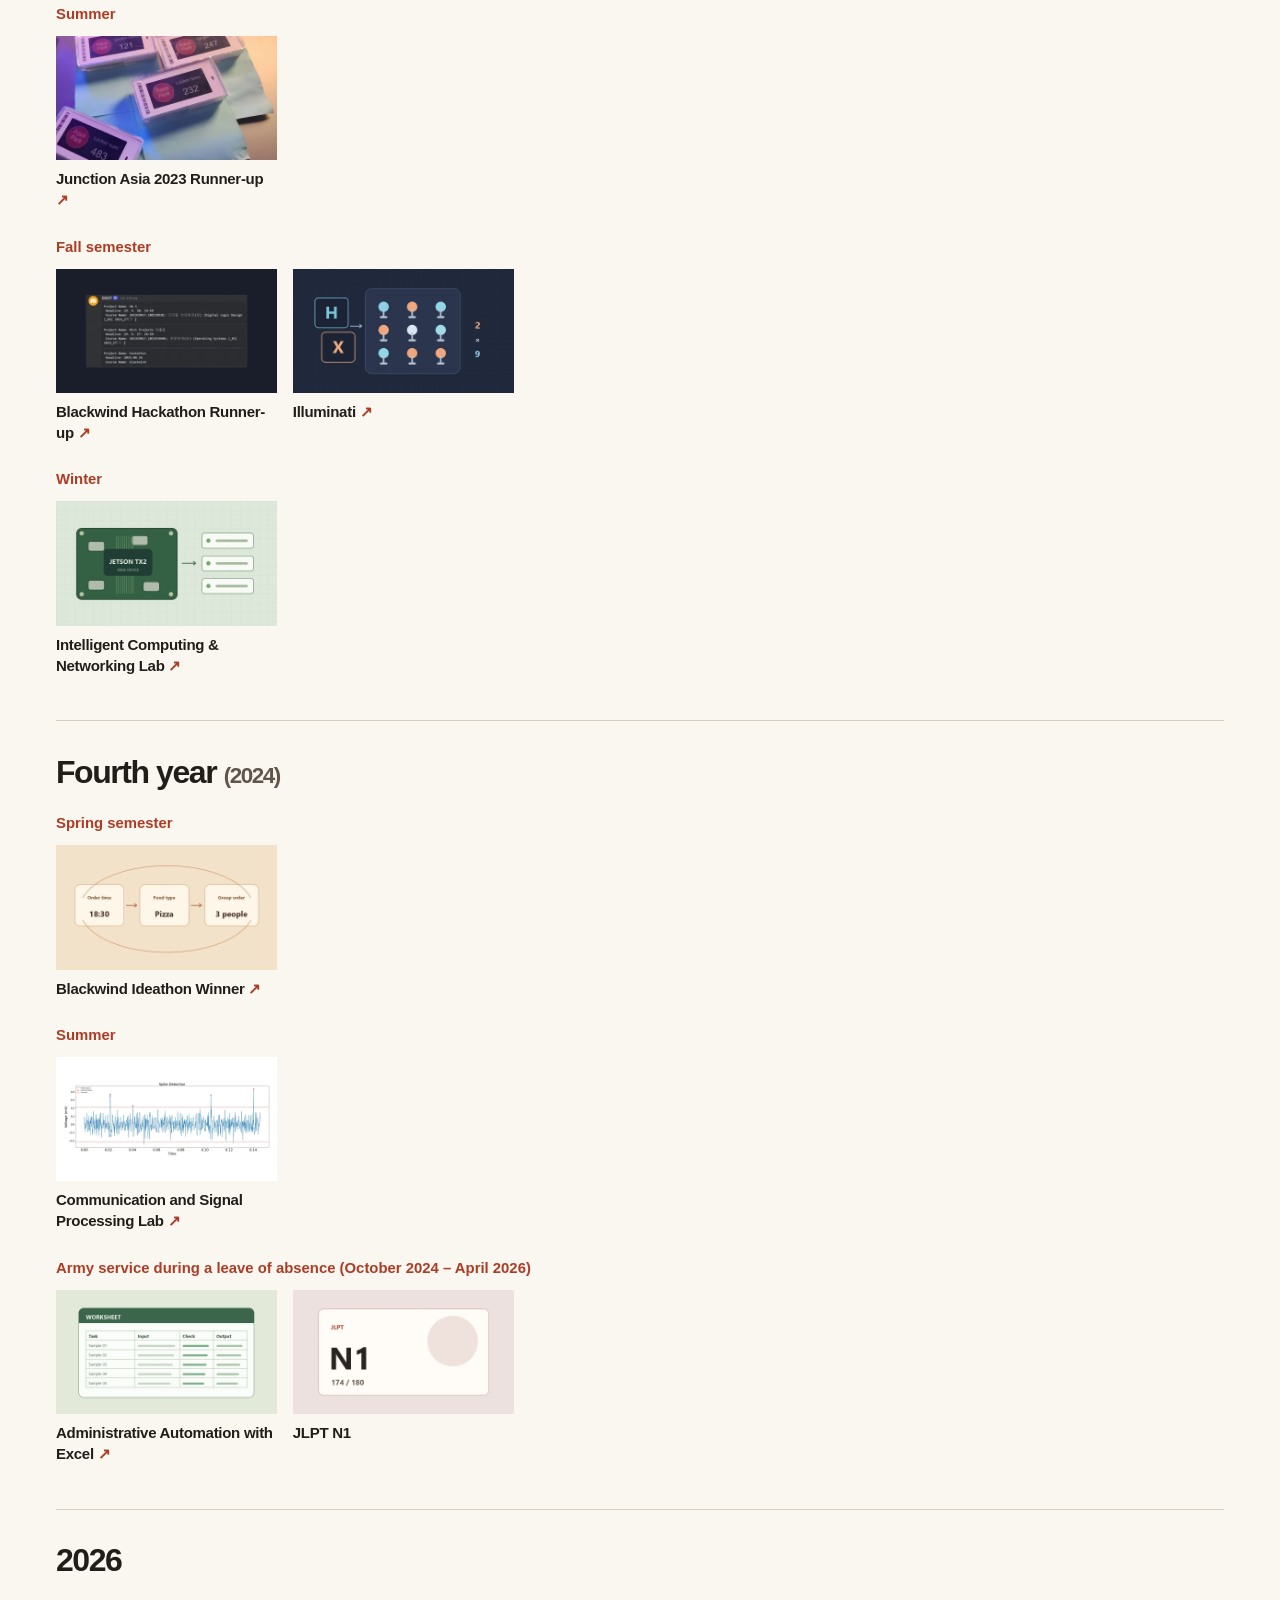
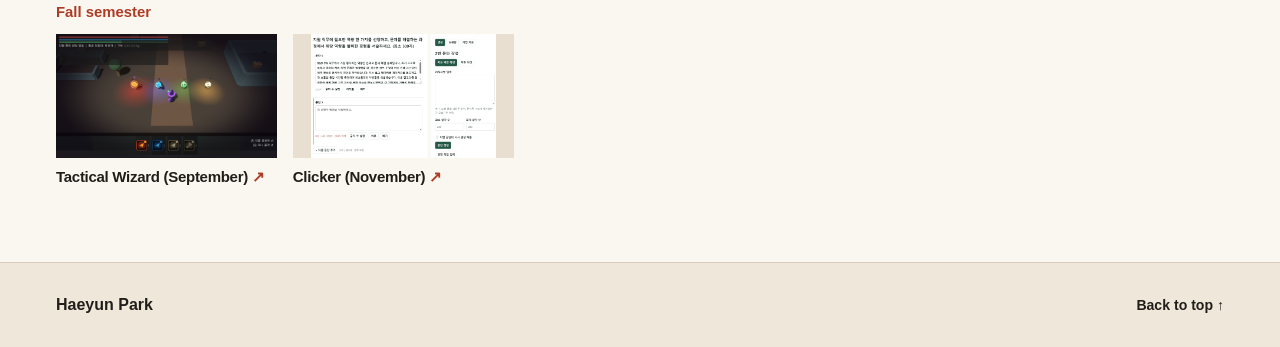
==== commit f69910d7: "Display project name as Clicker" ====
--- a/experience.html
+++ b/experience.html
@@ -281,9 +281,9 @@
               </figcaption>
             </figure>
             <figure class="experience-tile">
-              <img class="clicker-screenshot" src="./assets/projects/clicker-rag.png" width="1255" height="842" alt="Clicker RAG’s paragraph editor and generation controls" loading="lazy">
+              <img class="clicker-screenshot" src="./assets/projects/clicker-rag.png" width="1255" height="842" alt="Clicker’s paragraph editor and generation controls" loading="lazy">
               <figcaption>
-                <strong><a class="experience-project-link" href="./portfolio.html#clicker-rag">Clicker RAG (<time datetime="2026-11">November</time>) <span aria-hidden="true">↗</span></a></strong>
+                <strong><a class="experience-project-link" href="./portfolio.html#clicker-rag">Clicker (<time datetime="2026-11">November</time>) <span aria-hidden="true">↗</span></a></strong>
               </figcaption>
             </figure>
           </div>
--- a/assets/style.css
+++ b/assets/style.css
@@ -237,6 +237,7 @@
 .project-tech { margin-top: .8rem; color: var(--text); font-size: .8rem; line-height: 1.55; font-weight: 700; }
 .project-link { display: inline-flex; align-items: center; margin-top: auto; padding-top: .75rem; min-height: 42px; color: var(--accent); font-size: .83rem; font-weight: 750; }
 .project-link span { padding-left: .3rem; }
+.project-links { display: flex; flex-wrap: wrap; column-gap: 1rem; margin-top: auto; }
 .projects > .project:last-child:nth-child(odd) {
   grid-column: 1 / -1;
   display: grid;
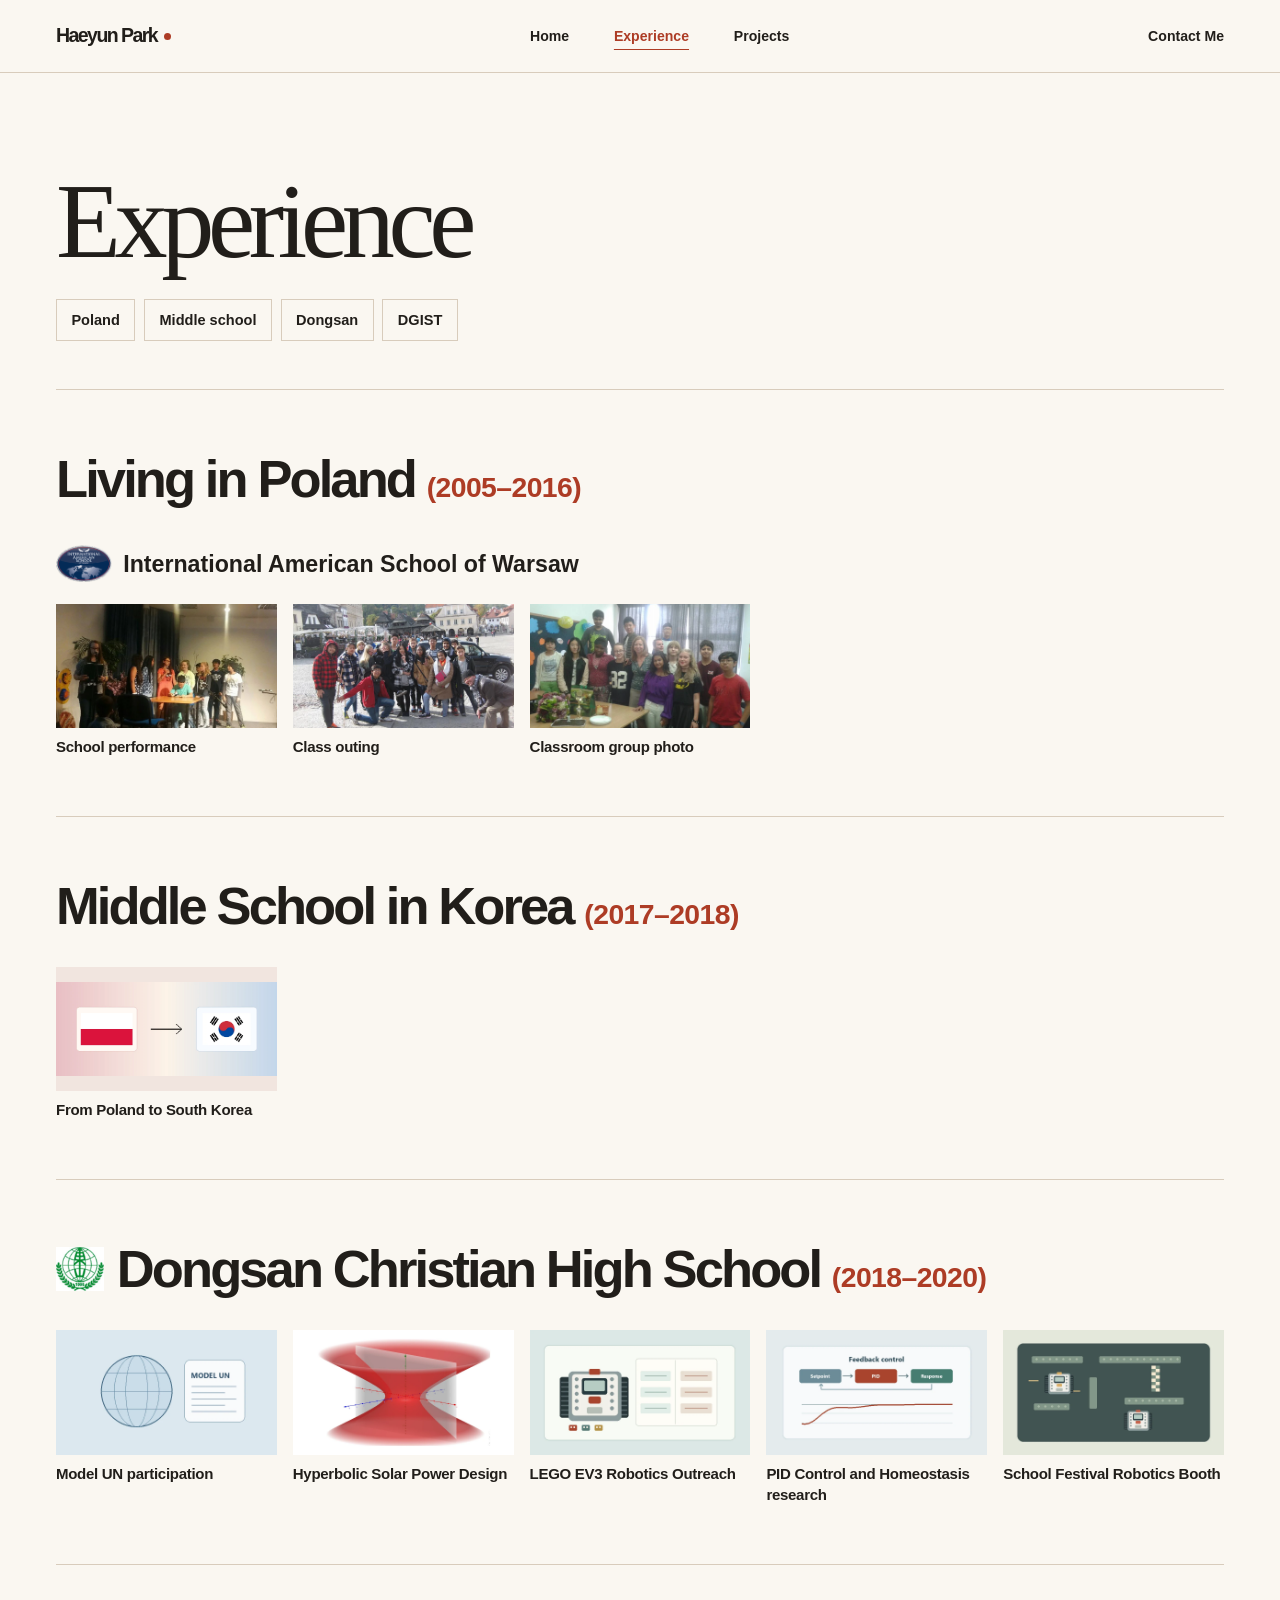
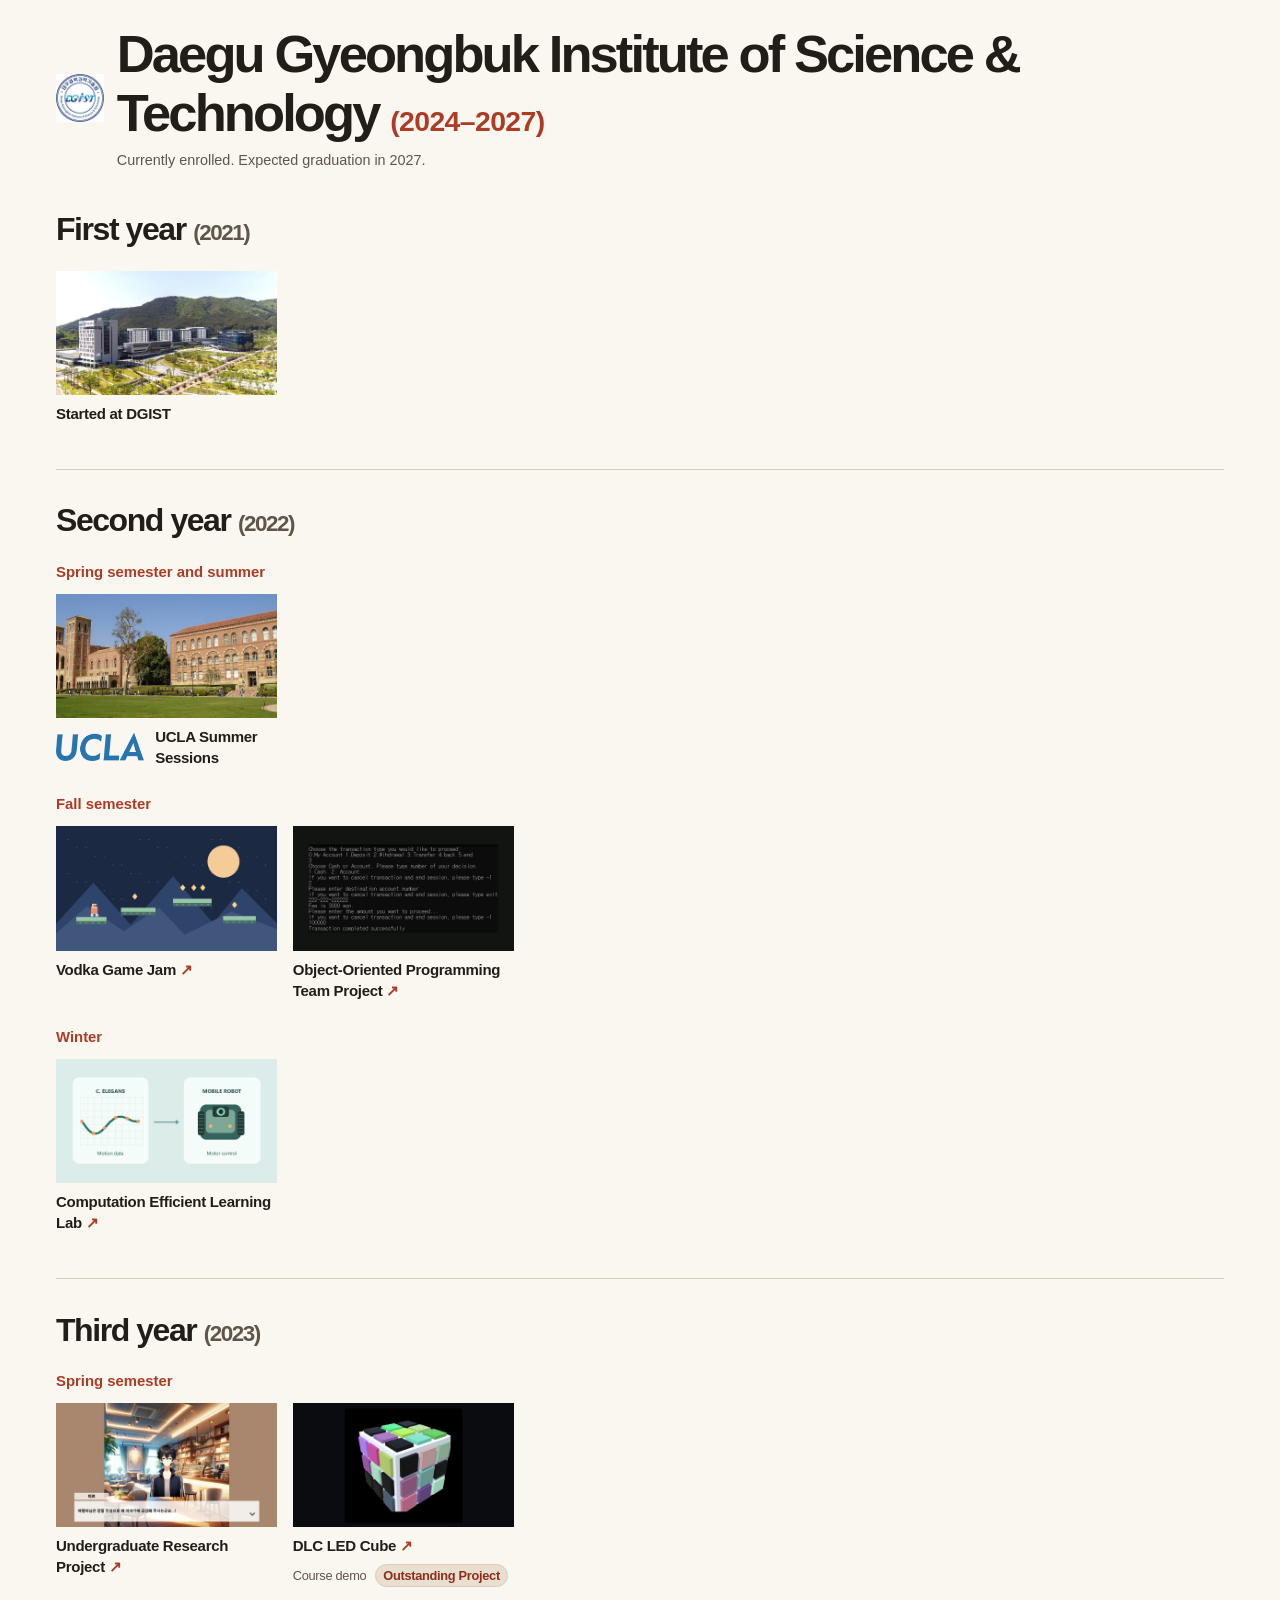
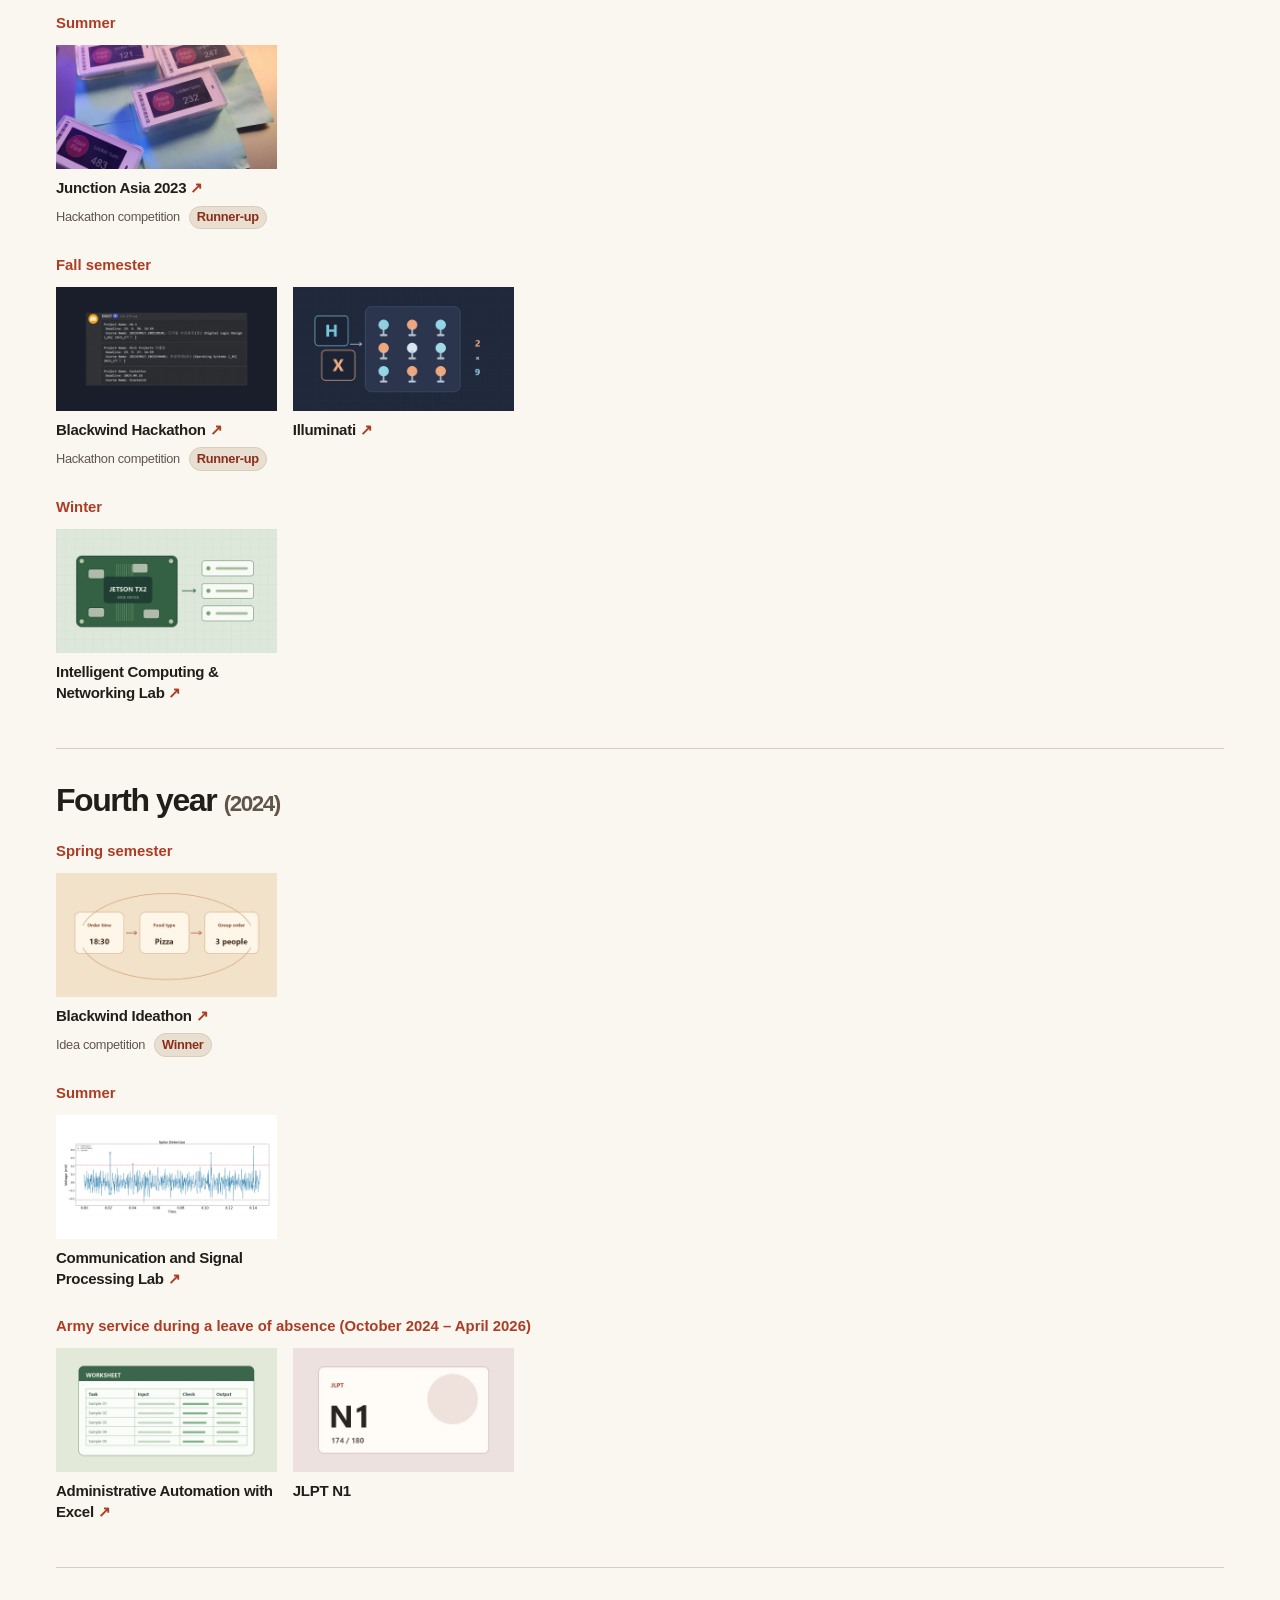
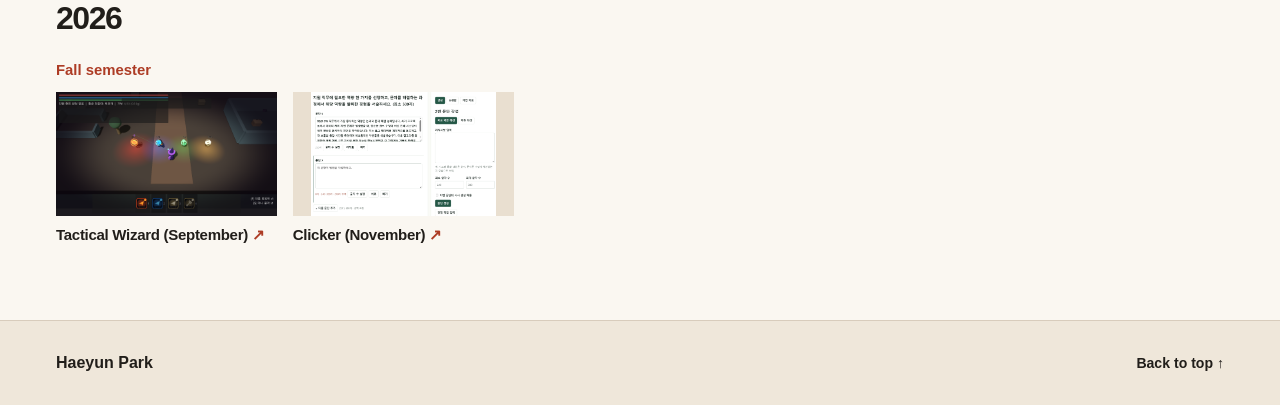
==== commit 93423008: "Clarify competitions and awards on portfolio" ====
--- a/experience.html
+++ b/experience.html
@@ -6,7 +6,7 @@
   <meta name="description" content="Haeyun Park’s school activities, university projects, and military service">
   <meta name="theme-color" content="#faf7f1">
   <link rel="icon" href="./assets/favicon.png" type="image/png">
-  <link rel="stylesheet" href="./assets/style.css?v=5">
+  <link rel="stylesheet" href="./assets/style.css?v=7">
   <link rel="stylesheet" href="./assets/experience.css?v=5">
   <title>Experience | Haeyun Park</title>
 </head>
@@ -181,6 +181,10 @@
             <img src="./assets/projects/led.webp" width="960" height="540" alt="Project render of the DLC LED Cube" loading="lazy">
             <figcaption>
               <strong><a class="experience-project-link" href="./portfolio.html#led">DLC LED Cube <span aria-hidden="true">↗</span></a></strong>
+              <div class="event-details">
+                <span>Course demo</span>
+                <strong class="event-award">Outstanding Project</strong>
+              </div>
             </figcaption>
           </figure>
         </div>
@@ -191,7 +195,11 @@
           <figure class="experience-tile">
             <img src="./assets/projects/junction.webp" width="960" height="540" alt="Water park smart-key prototypes displaying locker numbers" loading="lazy">
             <figcaption>
-              <strong><a class="experience-project-link" href="./portfolio.html#junction">Junction Asia 2023 Runner-up <span aria-hidden="true">↗</span></a></strong>
+              <strong><a class="experience-project-link" href="./portfolio.html#junction">Junction Asia 2023 <span aria-hidden="true">↗</span></a></strong>
+              <div class="event-details">
+                <span>Hackathon competition</span>
+                <strong class="event-award">Runner-up</strong>
+              </div>
             </figcaption>
           </figure>
         </div>
@@ -202,7 +210,11 @@
           <figure class="experience-tile">
             <img src="./assets/projects/campus.webp" width="960" height="540" alt="Discord assistant displaying an assignment list" loading="lazy">
             <figcaption>
-              <strong><a class="experience-project-link" href="./portfolio.html#campus">Blackwind Hackathon Runner-up <span aria-hidden="true">↗</span></a></strong>
+              <strong><a class="experience-project-link" href="./portfolio.html#campus">Blackwind Hackathon <span aria-hidden="true">↗</span></a></strong>
+              <div class="event-details">
+                <span>Hackathon competition</span>
+                <strong class="event-award">Runner-up</strong>
+              </div>
             </figcaption>
           </figure>
           <figure class="experience-tile">
@@ -234,7 +246,11 @@
           <figure class="experience-tile">
             <img src="./assets/projects/delivery.webp" width="960" height="540" alt="Illustration of shared food orders matched by time and food type" loading="lazy">
             <figcaption>
-              <strong><a class="experience-project-link" href="./portfolio.html#delivery">Blackwind Ideathon Winner <span aria-hidden="true">↗</span></a></strong>
+              <strong><a class="experience-project-link" href="./portfolio.html#delivery">Blackwind Ideathon <span aria-hidden="true">↗</span></a></strong>
+              <div class="event-details">
+                <span>Idea competition</span>
+                <strong class="event-award">Winner</strong>
+              </div>
             </figcaption>
           </figure>
         </div>
--- a/assets/style.css
+++ b/assets/style.css
@@ -233,6 +233,23 @@
 .project-body { display: flex; flex-direction: column; align-items: flex-start; flex: 1; padding: 1.25rem; }
 .project-date { font-size: .83rem; font-weight: 700; color: var(--accent); }
 .project h3 { margin-top: .43rem; font-size: 1.48rem; line-height: 1.25; letter-spacing: -.065em; }
+.event-details {
+  display: flex;
+  flex-wrap: wrap;
+  align-items: center;
+  gap: .3rem .55rem;
+  margin-top: .45rem;
+  color: var(--muted);
+  font-size: .8rem;
+  line-height: 1.35;
+}
+.event-award {
+  padding: .12rem .45rem;
+  border: 1px solid var(--line);
+  border-radius: 999px;
+  background: var(--quiet);
+  color: var(--accent-hover);
+}
 .project-desc { margin-top: .7rem; color: var(--muted); font-size: .96rem; line-height: 1.75; }
 .project-tech { margin-top: .8rem; color: var(--text); font-size: .8rem; line-height: 1.55; font-weight: 700; }
 .project-link { display: inline-flex; align-items: center; margin-top: auto; padding-top: .75rem; min-height: 42px; color: var(--accent); font-size: .83rem; font-weight: 750; }
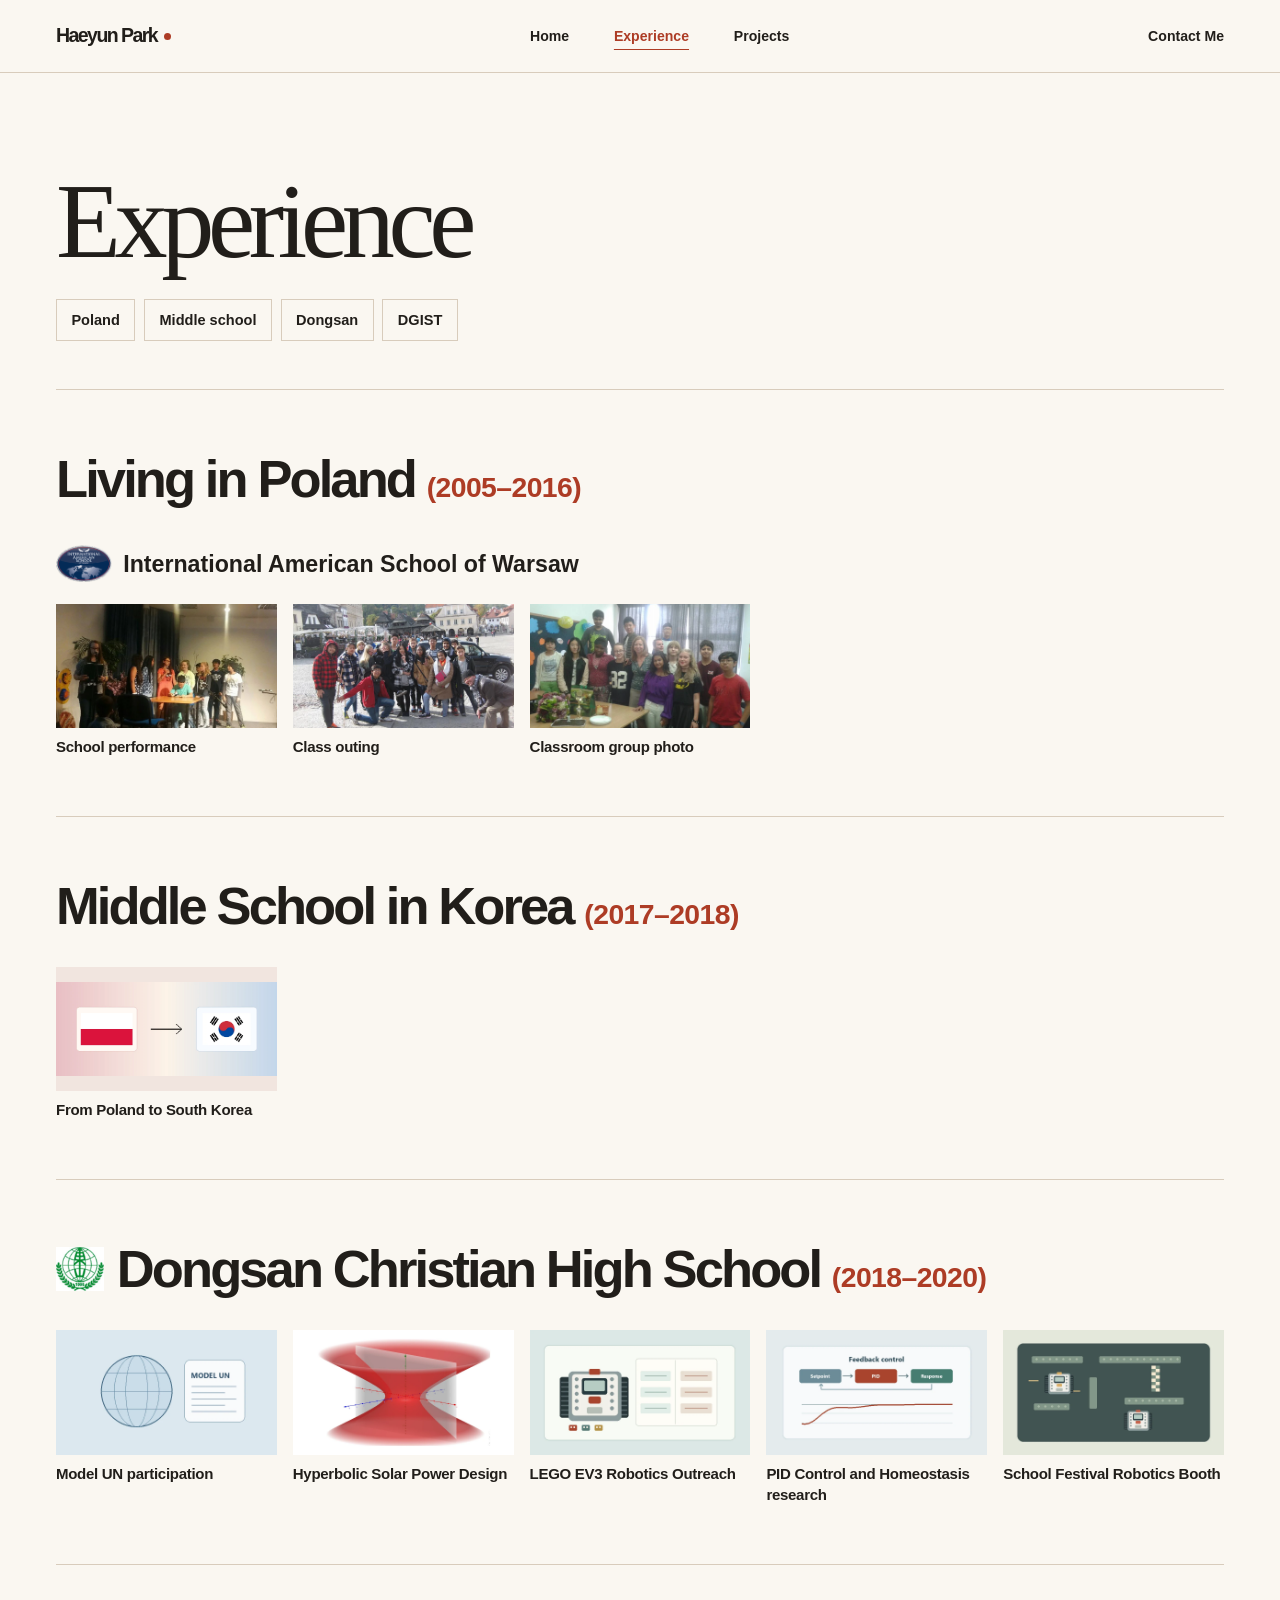
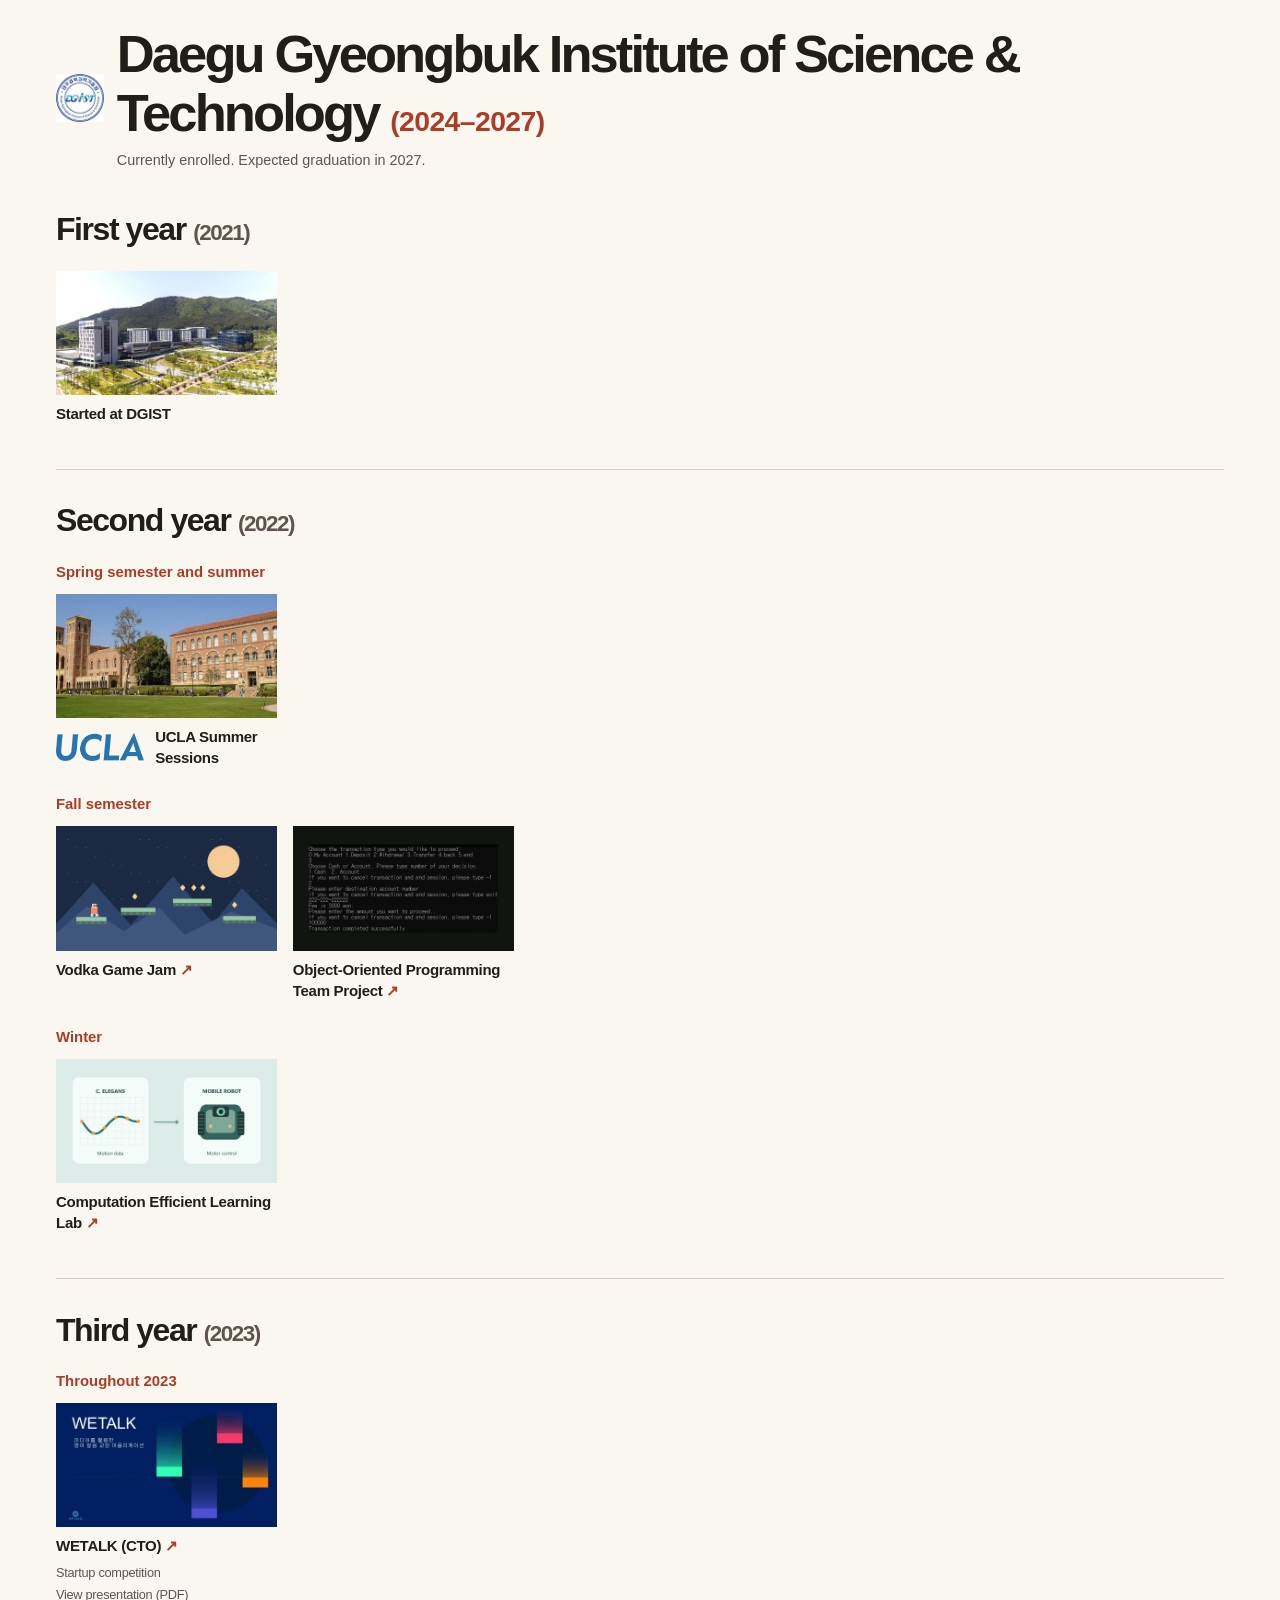
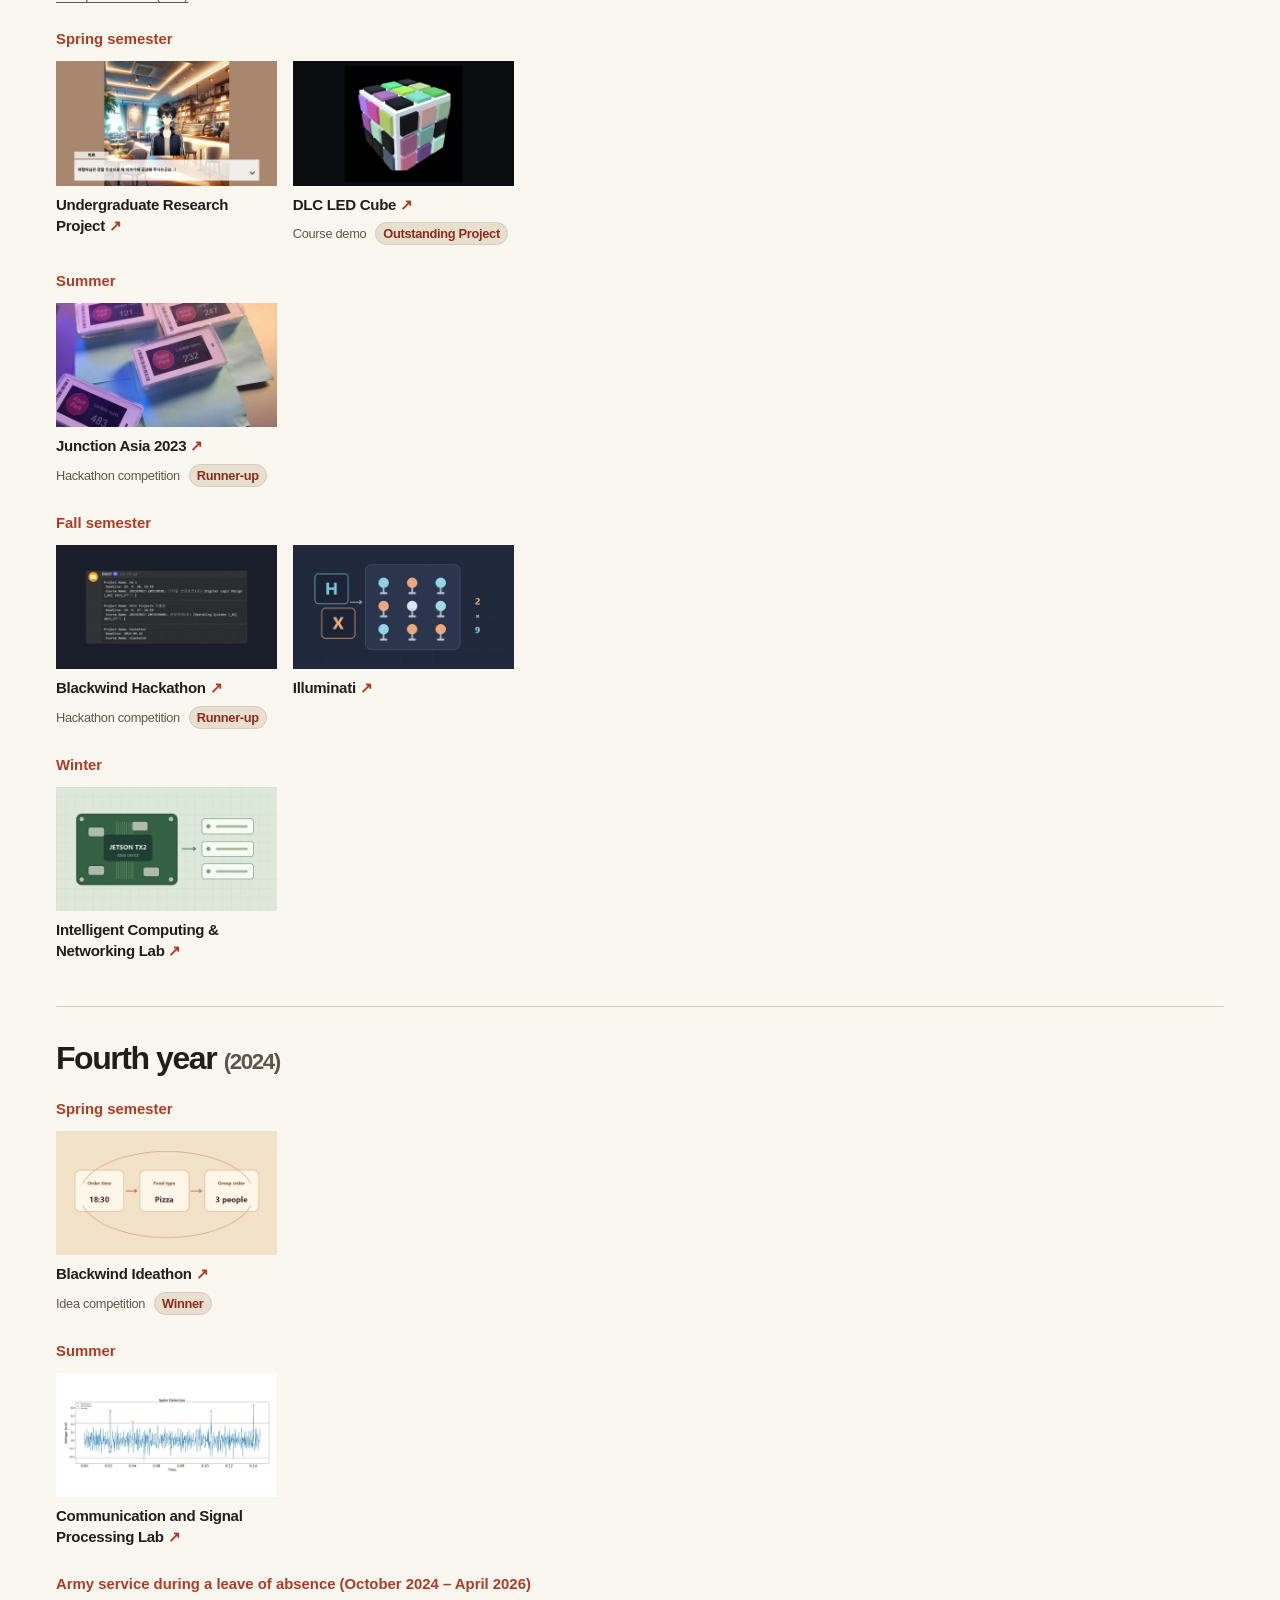
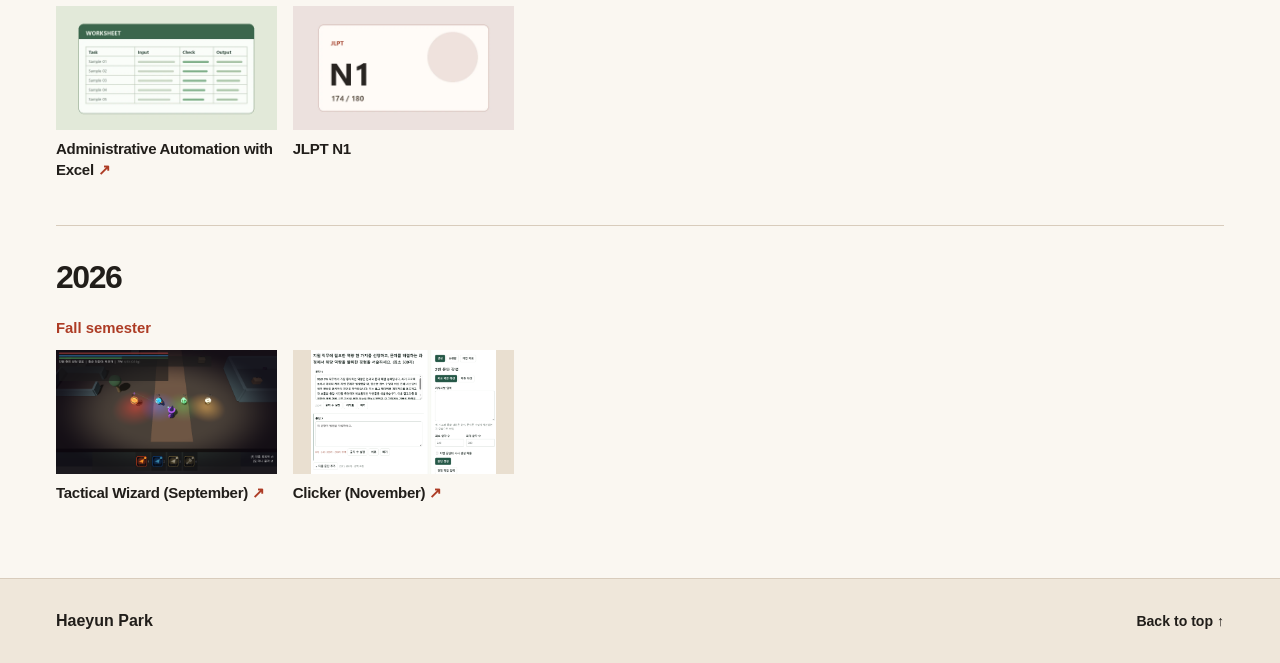
==== commit 6ef23cf1: "Add WETALK experience and public presentation" ====
--- a/experience.html
+++ b/experience.html
@@ -7,7 +7,7 @@
   <meta name="theme-color" content="#faf7f1">
   <link rel="icon" href="./assets/favicon.png" type="image/png">
   <link rel="stylesheet" href="./assets/style.css?v=7">
-  <link rel="stylesheet" href="./assets/experience.css?v=5">
+  <link rel="stylesheet" href="./assets/experience.css?v=6">
   <title>Experience | Haeyun Park</title>
 </head>
 <body id="top">
@@ -168,6 +168,21 @@
 
       <section class="study-year" id="year-2023">
         <h3>Third year <span>(2023)</span></h3>
+        <section class="term" id="wetalk-experience">
+          <h4>Throughout 2023</h4>
+          <div class="activity-gallery">
+            <figure class="experience-tile">
+              <img src="./assets/projects/wetalk.webp" width="960" height="540" alt="WETALK presentation cover for an English pronunciation app" loading="lazy">
+              <figcaption>
+                <strong><a class="experience-project-link" href="./portfolio.html#wetalk">WETALK (CTO) <span aria-hidden="true">↗</span></a></strong>
+                <div class="event-details">
+                  <span>Startup competition</span>
+                  <a class="experience-document-link" href="./assets/reports/wetalk-presentation.pdf" target="_blank" rel="noopener">View presentation (PDF)</a>
+                </div>
+              </figcaption>
+            </figure>
+          </div>
+        </section>
         <section class="term">
           <h4>Spring semester</h4>
           <div class="activity-gallery">
--- a/assets/experience.css
+++ b/assets/experience.css
@@ -65,6 +65,7 @@
 .experience-project-link { text-decoration: none; }
 .experience-project-link:hover { text-decoration: underline; }
 .experience-project-link::after { content: ""; position: absolute; inset: 0; }
+.experience-document-link { position: relative; z-index: 1; }
 
 @media (max-width: 600px) {
   .experience .year-nav { gap: .38rem; }
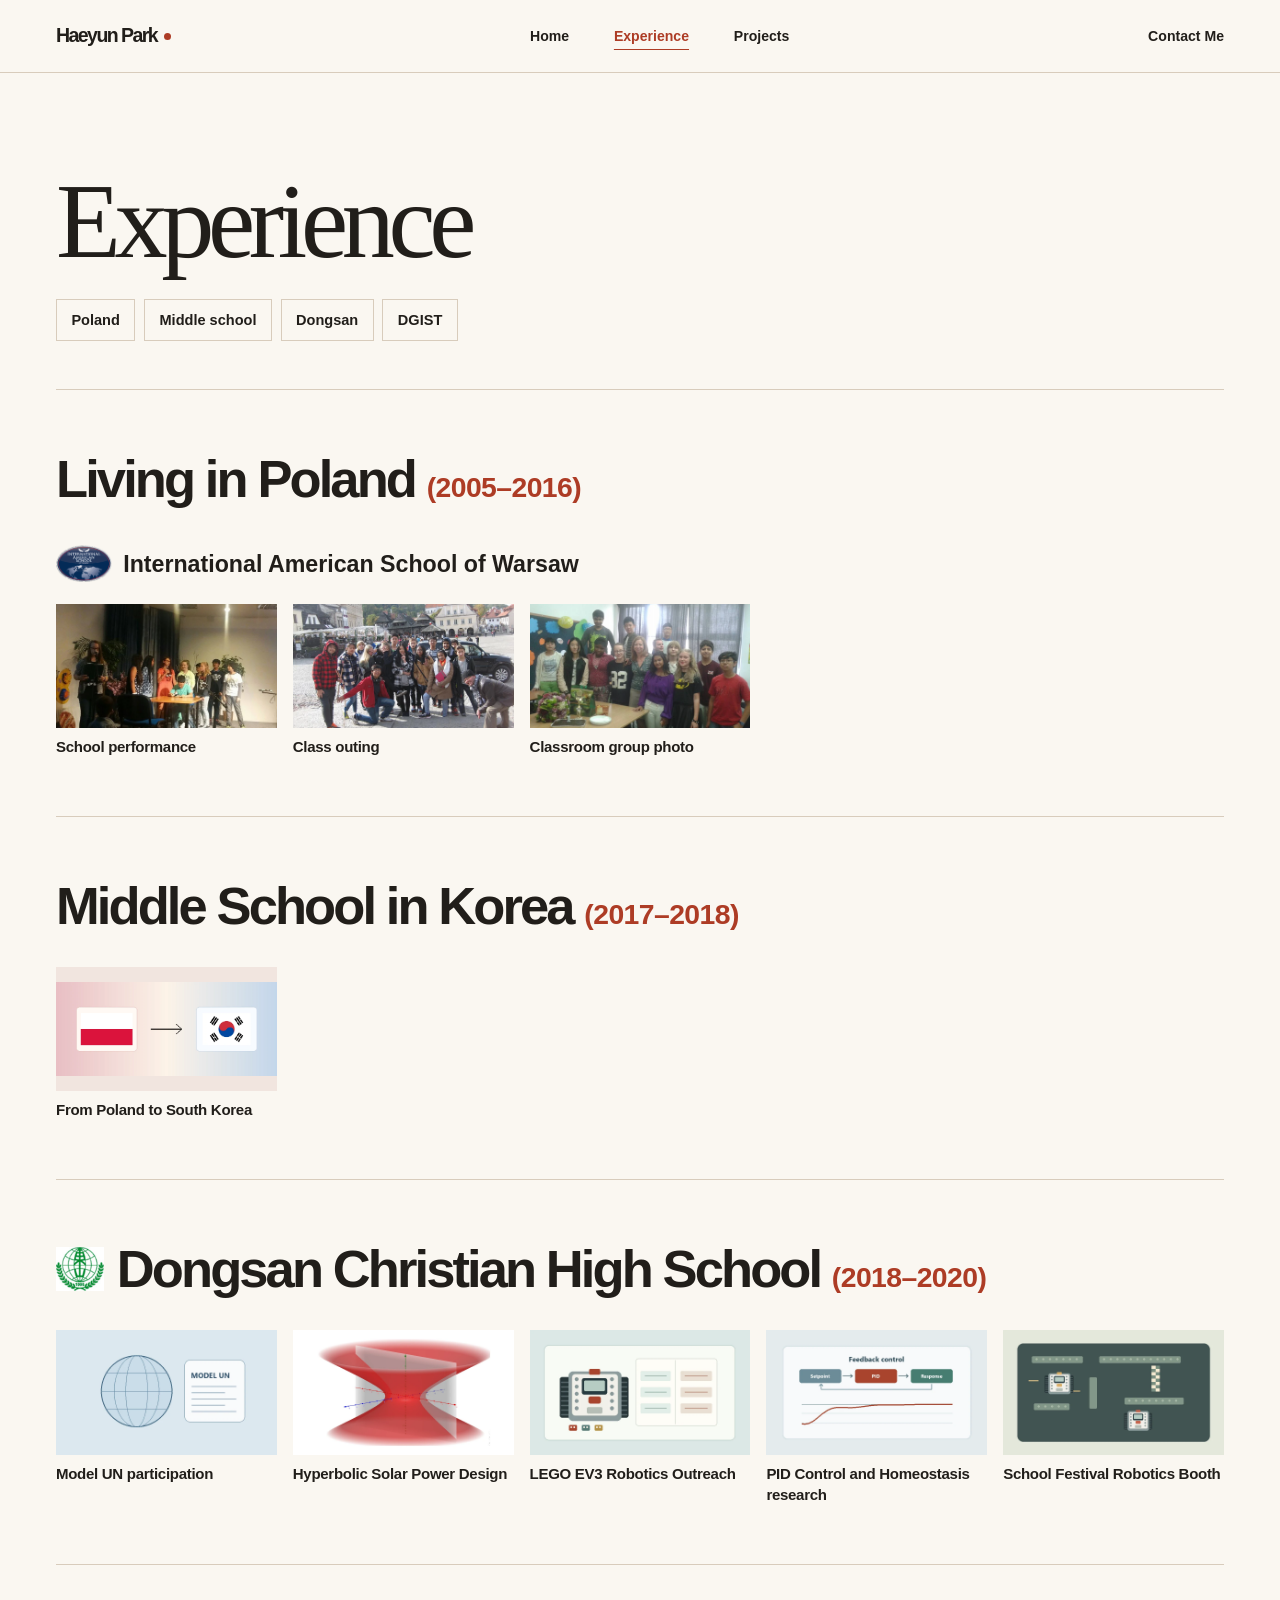
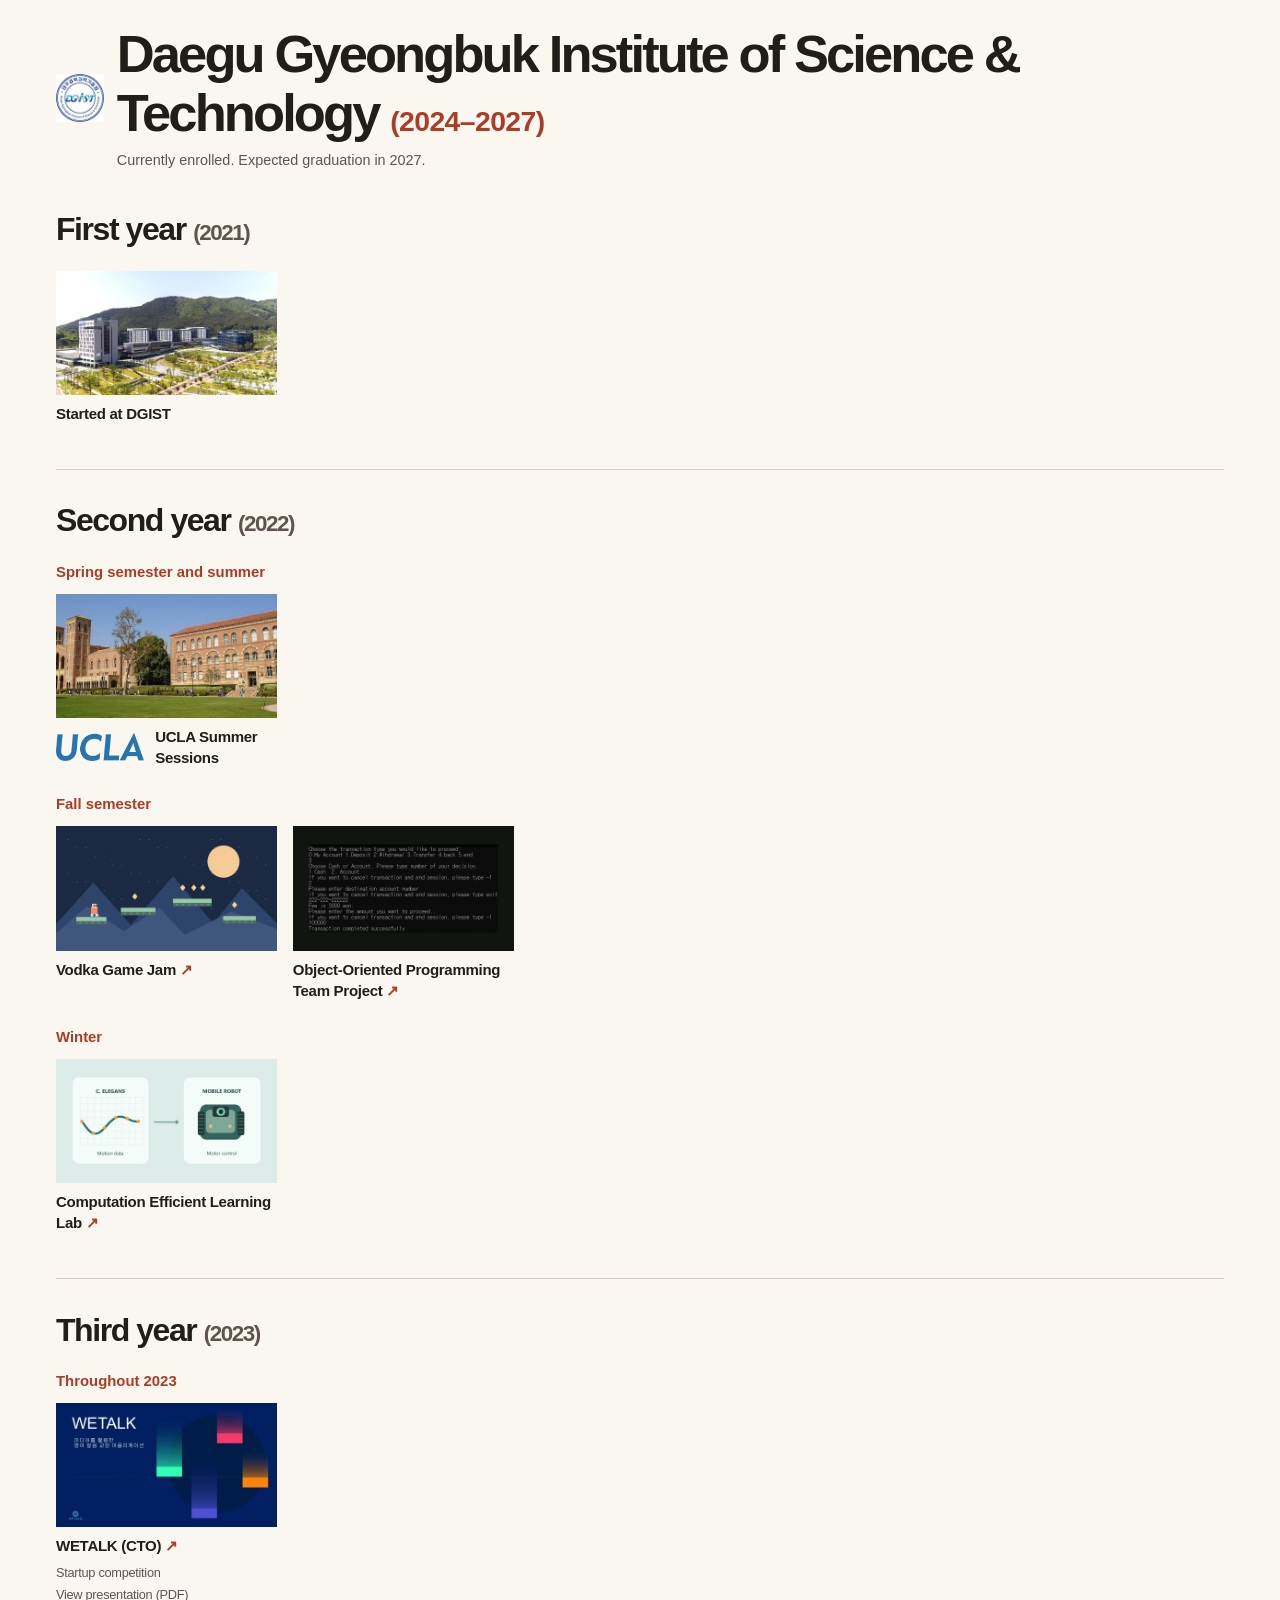
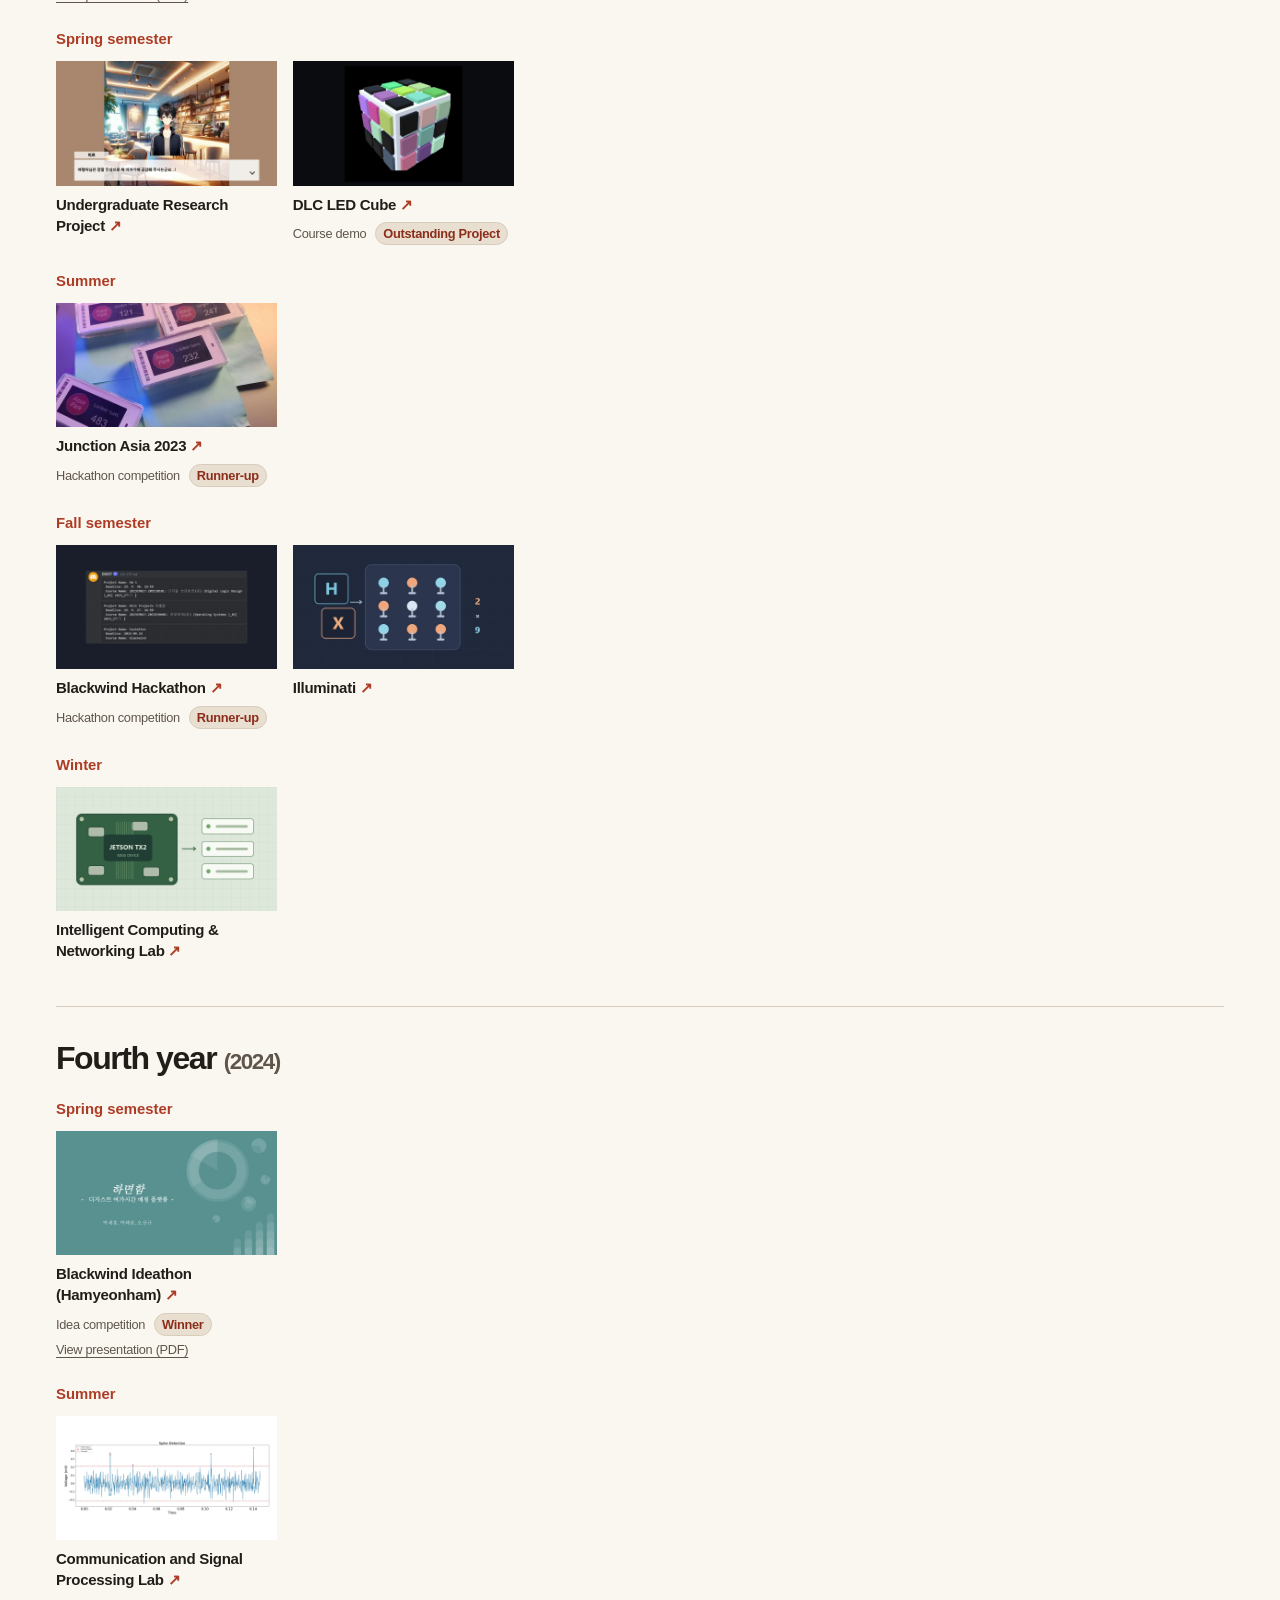
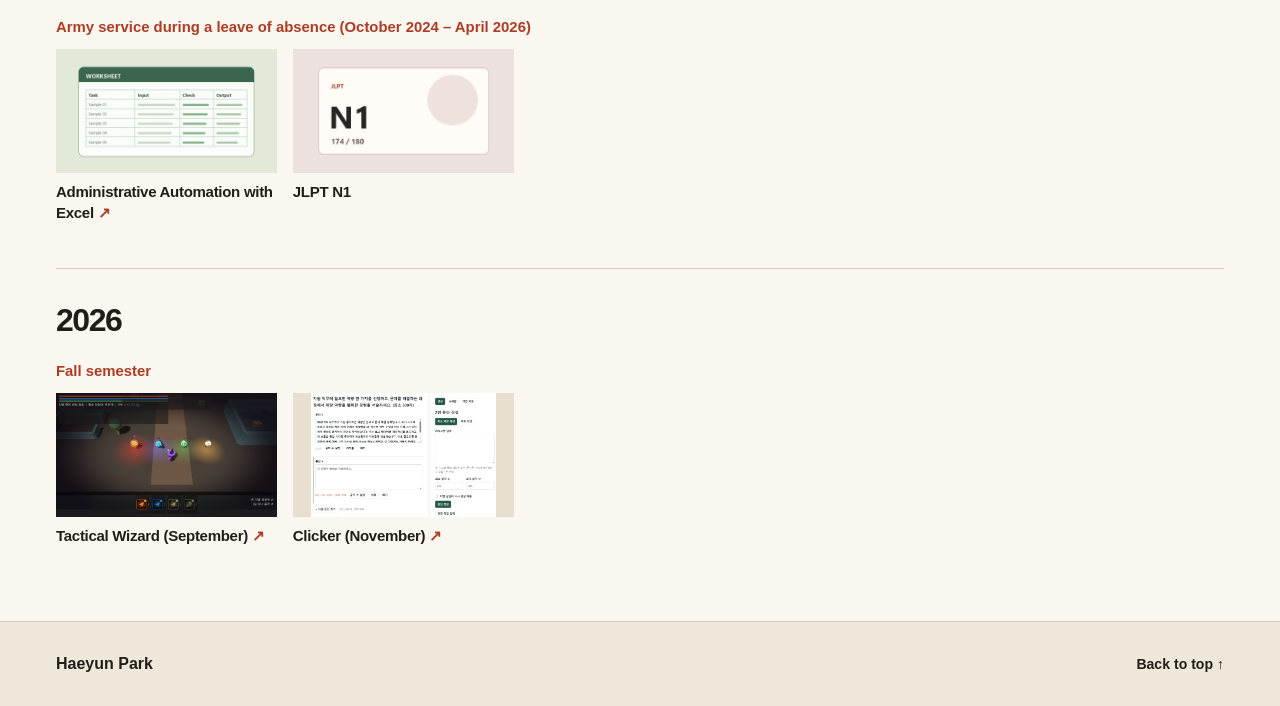
==== commit e8fabd06: "Correct Blackwind Ideathon and add presentation" ====
--- a/experience.html
+++ b/experience.html
@@ -259,12 +259,13 @@
           <h4>Spring semester</h4>
           <div class="activity-gallery">
           <figure class="experience-tile">
-            <img src="./assets/projects/delivery.webp" width="960" height="540" alt="Illustration of shared food orders matched by time and food type" loading="lazy">
-            <figcaption>
-              <strong><a class="experience-project-link" href="./portfolio.html#delivery">Blackwind Ideathon <span aria-hidden="true">↗</span></a></strong>
+            <img src="./assets/projects/hamyeonham.webp" width="960" height="540" alt="Hamyeonham presentation cover for the DGIST campus activity matching platform" loading="lazy">
+            <figcaption>
+              <strong><a class="experience-project-link" href="./portfolio.html#delivery">Blackwind Ideathon (Hamyeonham) <span aria-hidden="true">↗</span></a></strong>
               <div class="event-details">
                 <span>Idea competition</span>
                 <strong class="event-award">Winner</strong>
+                <a class="experience-document-link" href="./assets/reports/hamyeonham-presentation.pdf" target="_blank" rel="noopener">View presentation (PDF)</a>
               </div>
             </figcaption>
           </figure>
